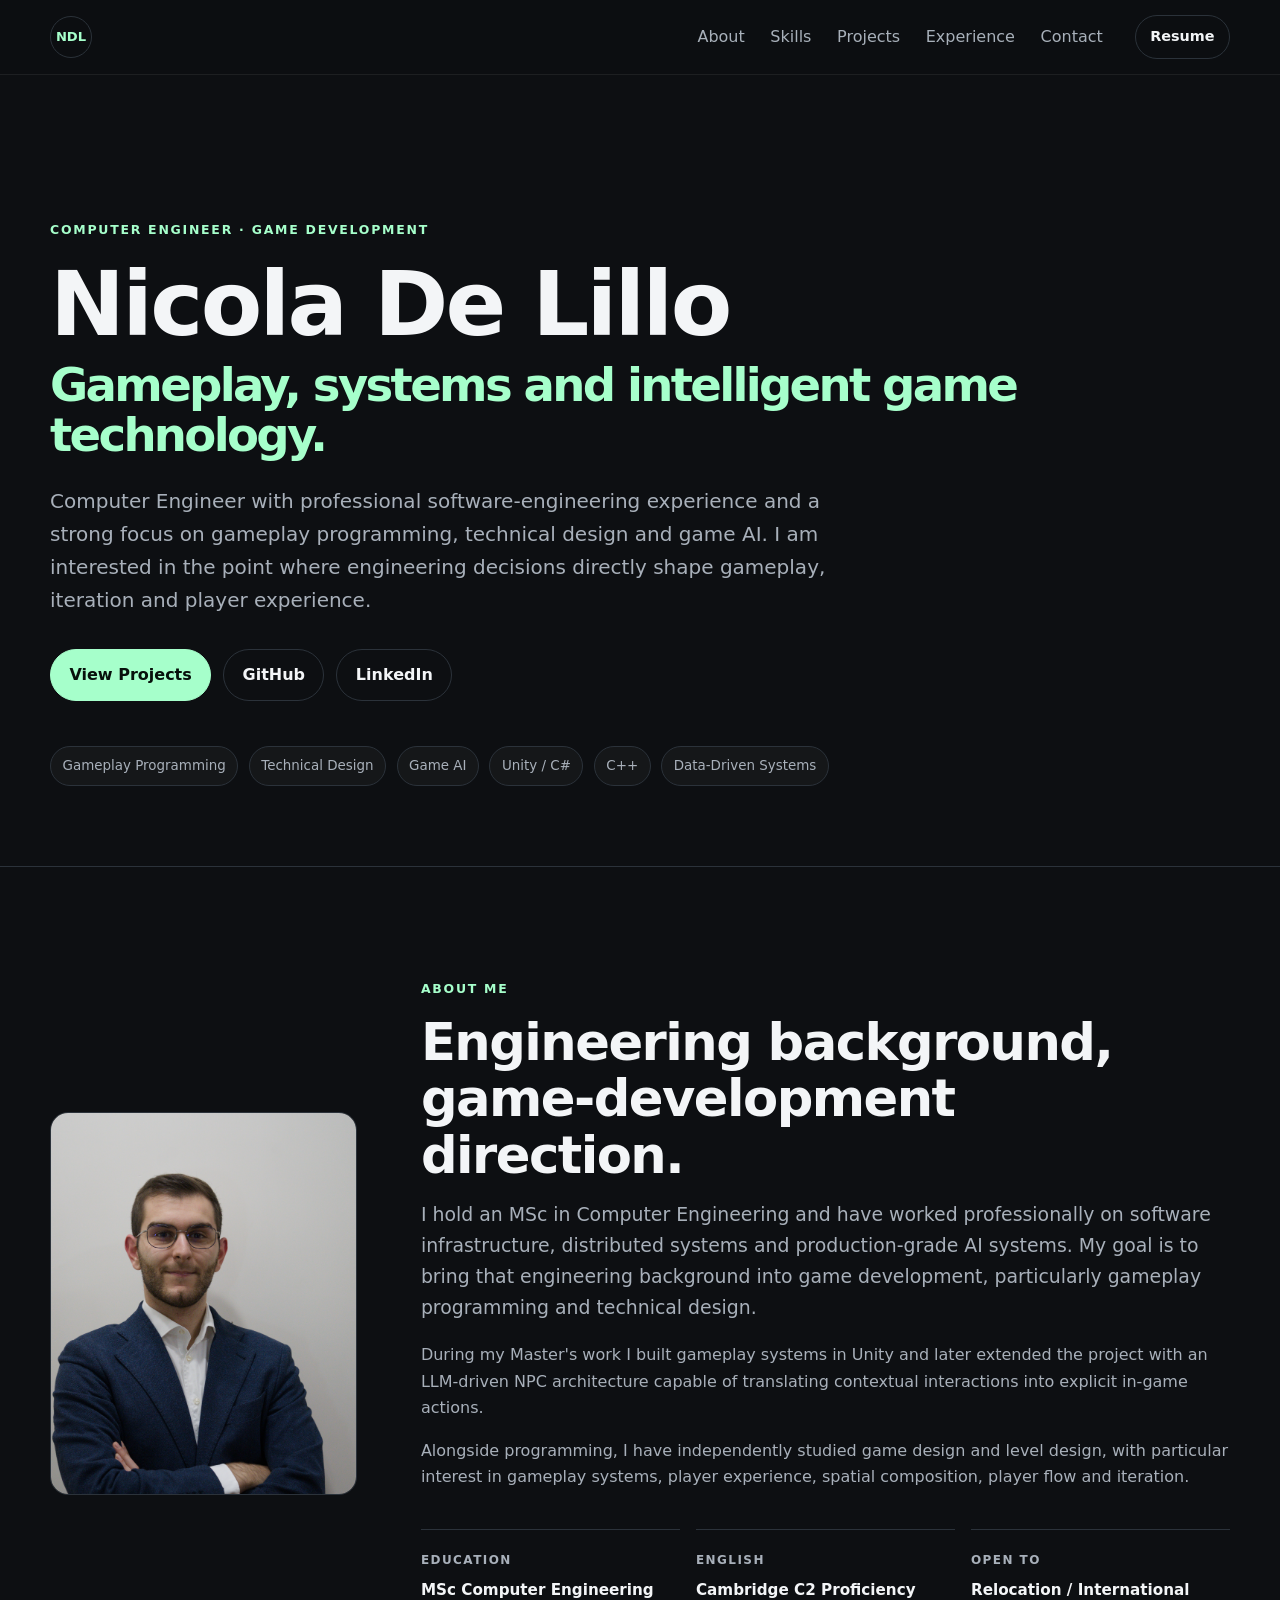
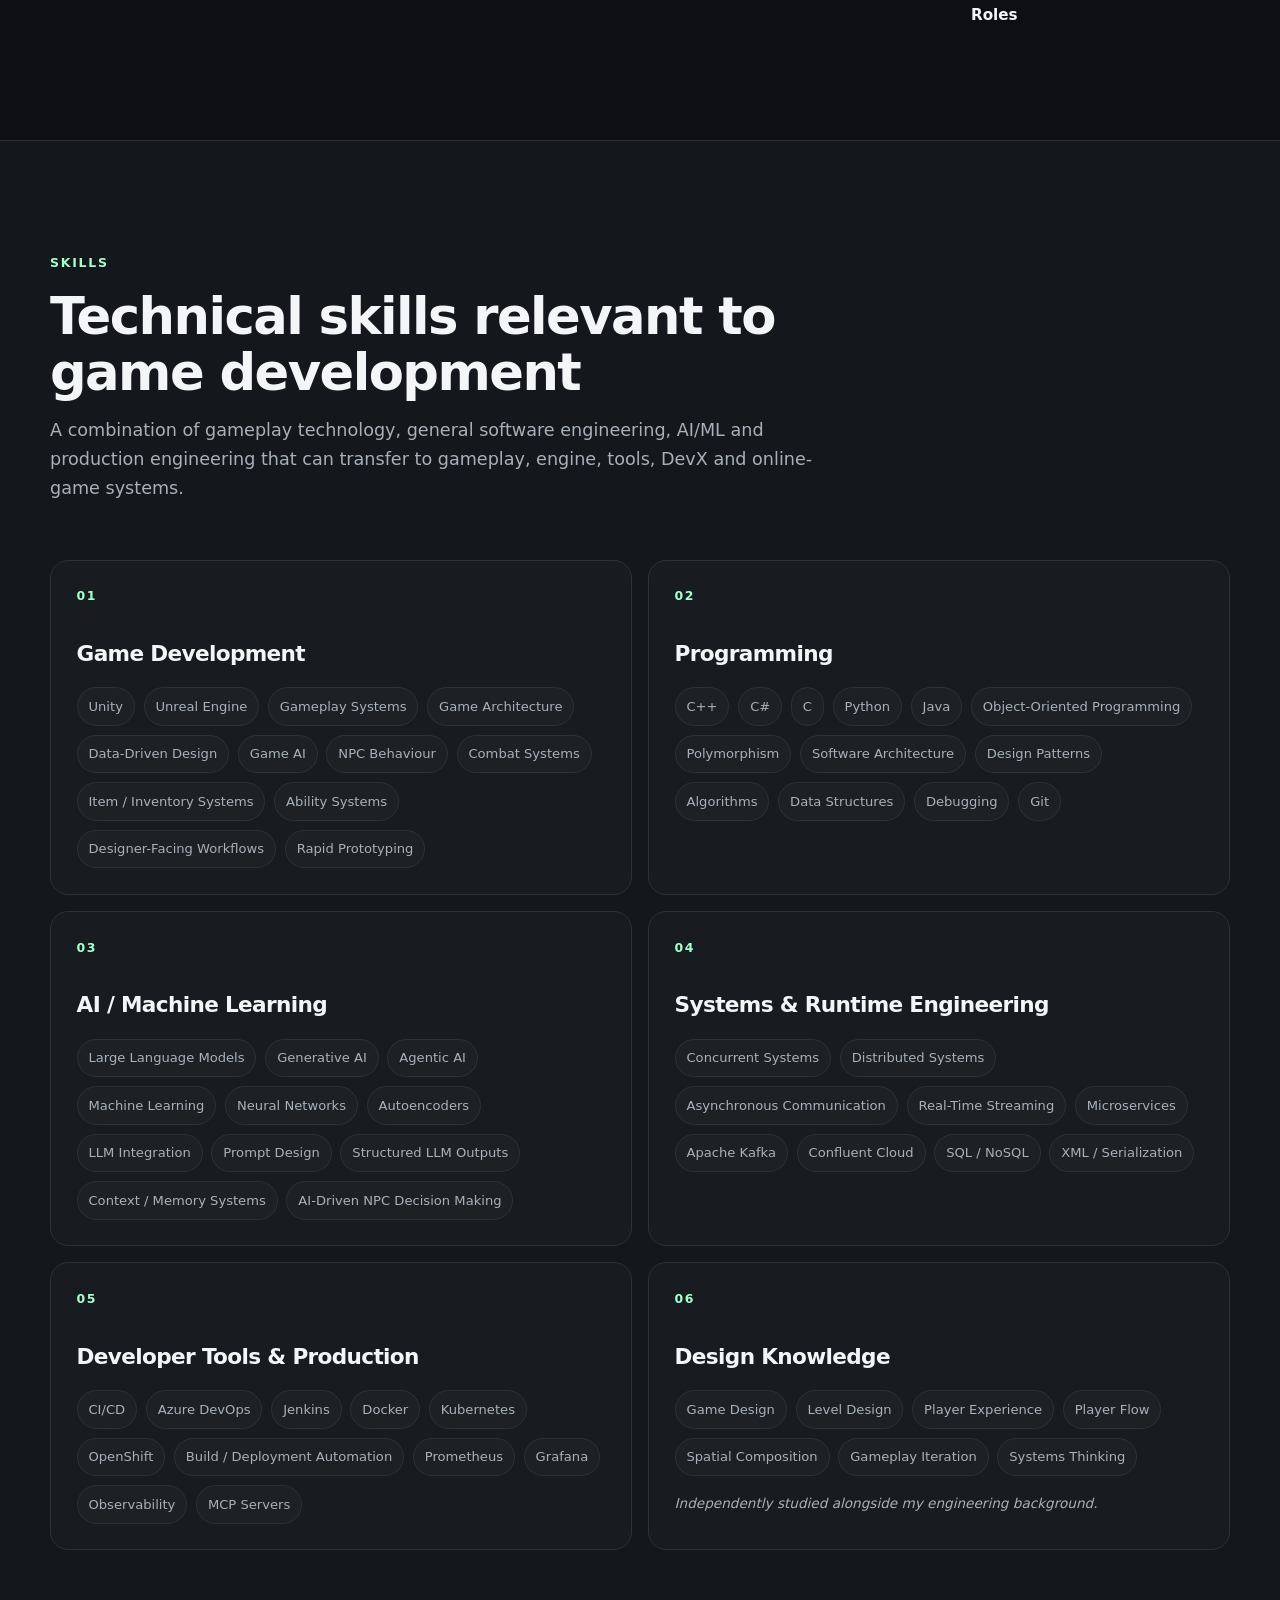
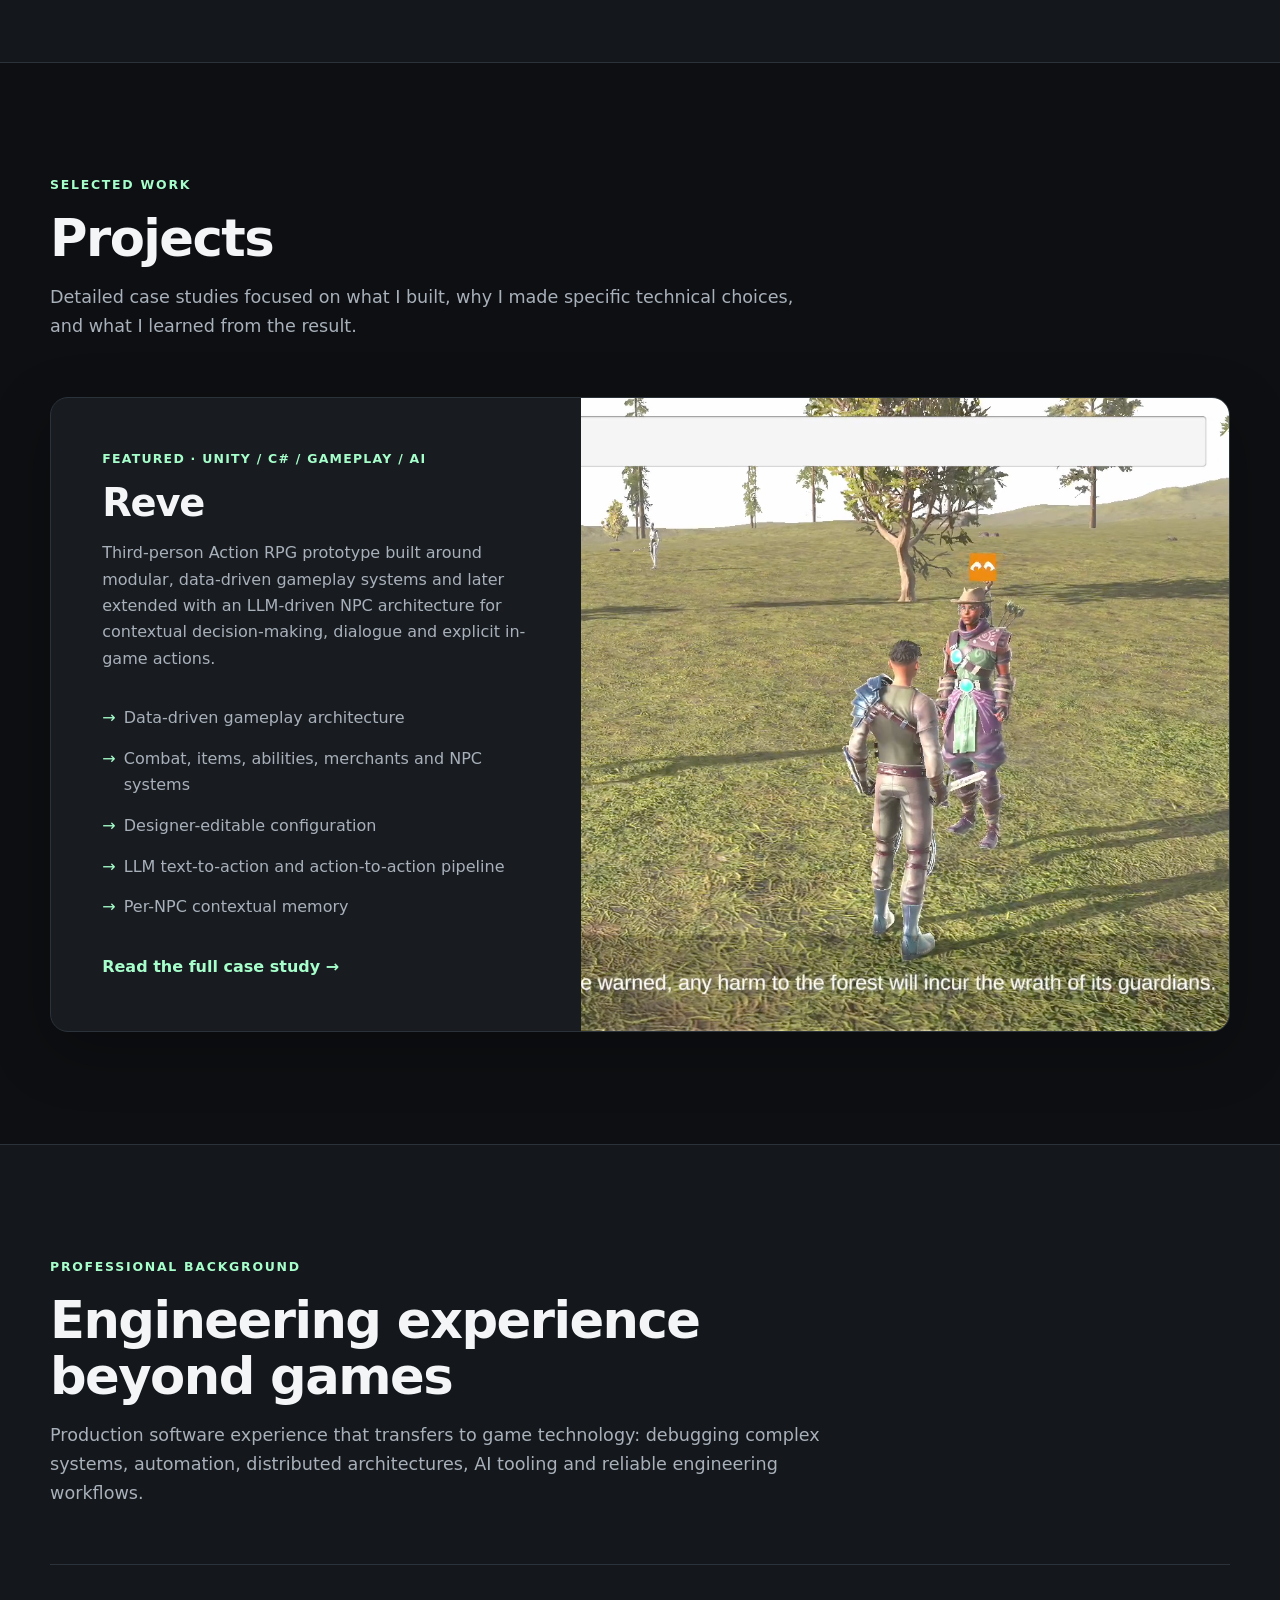
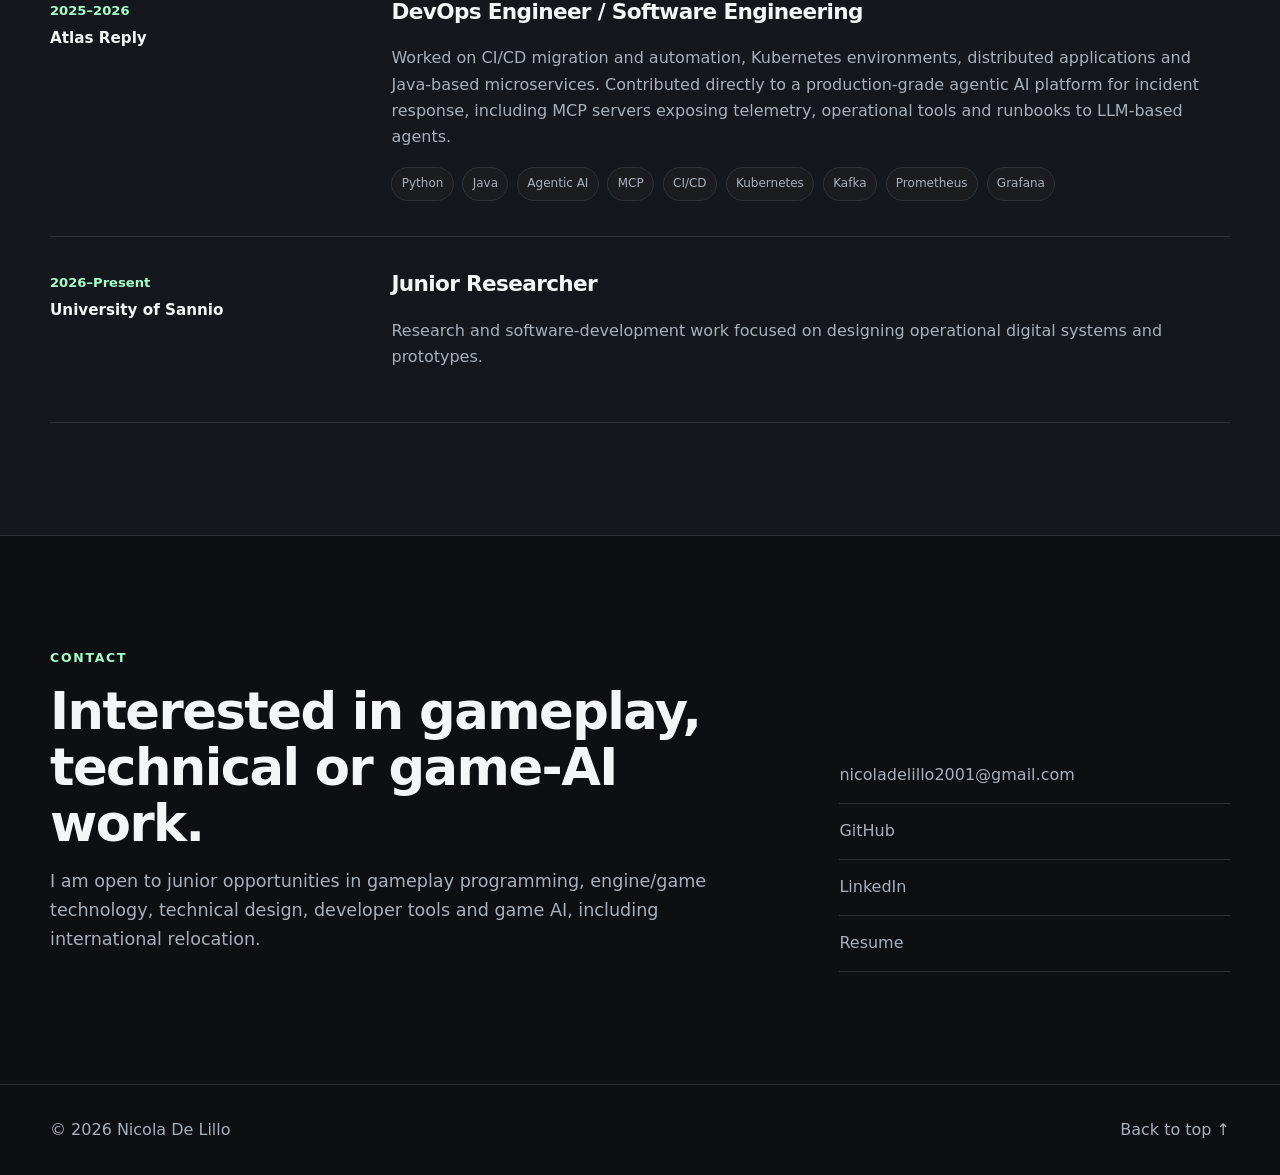
==== index.html @ fcd885eb "Initial Commit" ====
<!DOCTYPE html>
<html lang="en">
<head>
  <meta charset="UTF-8">
  <meta name="viewport" content="width=device-width, initial-scale=1.0">
  <meta name="description" content="Nicola De Lillo — Computer Engineer focused on gameplay programming, technical design, game AI and software systems.">
  <title>Nicola De Lillo | Game Development Portfolio</title>
  <link rel="stylesheet" href="style.css">
</head>
<body>
  <header class="site-header">
    <div class="container nav-wrap">
      <a class="brand" href="#top">NDL</a>
      <nav class="nav">
        <a href="#about">About</a>
        <a href="#skills">Skills</a>
        <a href="#projects">Projects</a>
        <a href="#experience">Experience</a>
        <a href="#contact">Contact</a>
      </nav>
      <a class="button button-small button-outline" href="assets/docs/CV - Nicola De Lillo.pdf" target="_blank">Resume</a>
    </div>
  </header>

  <main id="top">

    <!-- IMAGE TO ADD: assets/images/home-hero.jpg
         Suggested content: strong 16:9 game-development visual, ideally Reve gameplay or Unity game-view. -->
    <section class="home-hero">
      <div class="home-hero-bg"></div>
      <div class="container home-hero-content">
        <p class="eyebrow">Computer Engineer · Game Development</p>
        <h1>
          Nicola De Lillo
          <span class="accent">Gameplay, systems and intelligent game technology.</span>
        </h1>
        <p class="hero-copy">
          Computer Engineer with professional software-engineering experience and a strong
          focus on gameplay programming, technical design and game AI. I am interested in
          the point where engineering decisions directly shape gameplay, iteration and
          player experience.
        </p>
        <div class="hero-actions">
          <a class="button" href="#projects">View Projects</a>
          <a class="button button-outline" href="https://github.com/nik200122" target="_blank" rel="noopener noreferrer">GitHub</a>
          <a class="button button-outline" href="https://www.linkedin.com/in/nicola-de-lillo-nik/" target="_blank" rel="noopener noreferrer">LinkedIn</a>
        </div>
        <ul class="hero-meta">
          <li>Gameplay Programming</li>
          <li>Technical Design</li>
          <li>Game AI</li>
          <li>Unity / C#</li>
          <li>C++</li>
          <li>Data-Driven Systems</li>
        </ul>
      </div>
    </section>

    <section class="section" id="about">
      <div class="container about-home-grid">
        <!-- OPTIONAL IMAGE: assets/images/nicola-profile.jpg -->
        <figure class="profile-image">
          <img src="assets/images/DSC00570.jpg" alt="Nicola De Lillo">
        </figure>
        <div>
          <p class="eyebrow">About Me</p>
          <h2>Engineering background, game-development direction.</h2>
          <p class="lead">
            I hold an MSc in Computer Engineering and have worked professionally on software
            infrastructure, distributed systems and production-grade AI systems. My goal is
            to bring that engineering background into game development, particularly gameplay
            programming and technical design.
          </p>
          <p>
            During my Master's work I built gameplay systems in Unity and later extended the
            project with an LLM-driven NPC architecture capable of translating contextual
            interactions into explicit in-game actions.
          </p>
          <p>
            Alongside programming, I have independently studied game design and level design,
            with particular interest in gameplay systems, player experience, spatial composition,
            player flow and iteration.
          </p>

          <div class="quick-facts">
            <div><span class="label">Education</span><strong>MSc Computer Engineering</strong></div>
            <div><span class="label">English</span><strong>Cambridge C2 Proficiency</strong></div>
            <div><span class="label">Open to</span><strong>Relocation / International Roles</strong></div>
          </div>
        </div>
      </div>
    </section>

    <section class="section section-alt" id="skills">
      <div class="container">
        <div class="section-heading">
          <p class="eyebrow">Skills</p>
          <h2>Technical skills relevant to game development</h2>
          <p class="section-intro">
            A combination of gameplay technology, general software engineering, AI/ML and
            production engineering that can transfer to gameplay, engine, tools, DevX and
            online-game systems.
          </p>
        </div>

        <div class="skill-domain-grid">
          <article class="skill-domain">
            <span class="skill-domain-index">01</span>
            <h3>Game Development</h3>
            <div class="skill-tags">
              <span>Unity</span><span>Unreal Engine</span><span>Gameplay Systems</span>
              <span>Game Architecture</span><span>Data-Driven Design</span><span>Game AI</span>
              <span>NPC Behaviour</span><span>Combat Systems</span><span>Item / Inventory Systems</span>
              <span>Ability Systems</span><span>Designer-Facing Workflows</span><span>Rapid Prototyping</span>
            </div>
          </article>

          <article class="skill-domain">
            <span class="skill-domain-index">02</span>
            <h3>Programming</h3>
            <div class="skill-tags">
              <span>C++</span><span>C#</span><span>C</span><span>Python</span><span>Java</span>
              <span>Object-Oriented Programming</span><span>Polymorphism</span>
              <span>Software Architecture</span><span>Design Patterns</span>
              <span>Algorithms</span><span>Data Structures</span><span>Debugging</span><span>Git</span>
            </div>
          </article>

          <article class="skill-domain">
            <span class="skill-domain-index">03</span>
            <h3>AI / Machine Learning</h3>
            <div class="skill-tags">
              <span>Large Language Models</span><span>Generative AI</span><span>Agentic AI</span>
              <span>Machine Learning</span><span>Neural Networks</span><span>Autoencoders</span>
              <span>LLM Integration</span><span>Prompt Design</span><span>Structured LLM Outputs</span>
              <span>Context / Memory Systems</span><span>AI-Driven NPC Decision Making</span>
            </div>
          </article>

          <article class="skill-domain">
            <span class="skill-domain-index">04</span>
            <h3>Systems & Runtime Engineering</h3>
            <div class="skill-tags">
              <span>Concurrent Systems</span><span>Distributed Systems</span>
              <span>Asynchronous Communication</span><span>Real-Time Streaming</span>
              <span>Microservices</span><span>Apache Kafka</span><span>Confluent Cloud</span>
              <span>SQL / NoSQL</span><span>XML / Serialization</span>
            </div>
          </article>

          <article class="skill-domain">
            <span class="skill-domain-index">05</span>
            <h3>Developer Tools & Production</h3>
            <div class="skill-tags">
              <span>CI/CD</span><span>Azure DevOps</span><span>Jenkins</span><span>Docker</span>
              <span>Kubernetes</span><span>OpenShift</span><span>Build / Deployment Automation</span>
              <span>Prometheus</span><span>Grafana</span><span>Observability</span><span>MCP Servers</span>
            </div>
          </article>

          <article class="skill-domain">
            <span class="skill-domain-index">06</span>
            <h3>Design Knowledge</h3>
            <div class="skill-tags">
              <span>Game Design</span><span>Level Design</span><span>Player Experience</span>
              <span>Player Flow</span><span>Spatial Composition</span><span>Gameplay Iteration</span>
              <span>Systems Thinking</span>
            </div>
            <p class="skill-note">Independently studied alongside my engineering background.</p>
          </article>
        </div>
      </div>
    </section>

    <section class="section" id="projects">
      <div class="container">
        <div class="section-heading">
          <p class="eyebrow">Selected Work</p>
          <h2>Projects</h2>
          <p class="section-intro">
            Detailed case studies focused on what I built, why I made specific technical
            choices, and what I learned from the result.
          </p>
        </div>

        <div class="projects-list">
          <article class="featured-project-card">
            <div class="project-card-copy">
              <p class="project-type">Featured · Unity / C# / Gameplay / AI</p>
              <h3>Reve</h3>
              <p>
                Third-person Action RPG prototype built around modular, data-driven gameplay
                systems and later extended with an LLM-driven NPC architecture for contextual
                decision-making, dialogue and explicit in-game actions.
              </p>
              <ul class="project-points">
                <li>Data-driven gameplay architecture</li>
                <li>Combat, items, abilities, merchants and NPC systems</li>
                <li>Designer-editable configuration</li>
                <li>LLM text-to-action and action-to-action pipeline</li>
                <li>Per-NPC contextual memory</li>
              </ul>
              <a class="text-link" href="projects/reve/index.html">Read the full case study →</a>
            </div>

            <!-- IMAGE TO ADD: assets/images/reve-project-card.jpg
                 Suggested content: best in-game screenshot from Reve. -->
            <a class="project-card-image" href="projects/reve/index.html">
              <img src="assets/images/Overview.jpg" alt="Reve gameplay screenshot">
            </a>
          </article>

          <!-- FUTURE PROJECT TEMPLATE:
          <article class="featured-project-card">
            <div class="project-card-copy">
              <p class="project-type">C++ / Gameplay Programming</p>
              <h3>PROJECT NAME</h3>
              <p>Short explanation.</p>
              <a class="text-link" href="projects/PROJECT-SLUG/index.html">Read the full case study →</a>
            </div>
            <a class="project-card-image" href="projects/PROJECT-SLUG/index.html">
              <img src="assets/images/PROJECT-card.jpg" alt="PROJECT NAME screenshot">
            </a>
          </article>
          -->
        </div>
      </div>
    </section>

    <section class="section section-alt" id="experience">
      <div class="container">
        <div class="section-heading">
          <p class="eyebrow">Professional Background</p>
          <h2>Engineering experience beyond games</h2>
          <p class="section-intro">
            Production software experience that transfers to game technology: debugging complex
            systems, automation, distributed architectures, AI tooling and reliable engineering workflows.
          </p>
        </div>

        <div class="experience-list">
          <article class="experience-item">
            <div class="experience-meta"><span>2025–2026</span><strong>Atlas Reply</strong></div>
            <div>
              <h3>DevOps Engineer / Software Engineering</h3>
              <p>
                Worked on CI/CD migration and automation, Kubernetes environments,
                distributed applications and Java-based microservices. Contributed directly
                to a production-grade agentic AI platform for incident response, including
                MCP servers exposing telemetry, operational tools and runbooks to LLM-based agents.
              </p>
              <div class="skill-tags compact">
                <span>Python</span><span>Java</span><span>Agentic AI</span><span>MCP</span>
                <span>CI/CD</span><span>Kubernetes</span><span>Kafka</span>
                <span>Prometheus</span><span>Grafana</span>
              </div>
            </div>
          </article>

          <article class="experience-item">
            <div class="experience-meta"><span>2026–Present</span><strong>University of Sannio</strong></div>
            <div>
              <h3>Junior Researcher</h3>
              <p>
                Research and software-development work focused on designing operational
                digital systems and prototypes.
              </p>
            </div>
          </article>
        </div>
      </div>
    </section>

    <section class="section contact-section" id="contact">
      <div class="container contact-grid">
        <div>
          <p class="eyebrow">Contact</p>
          <h2>Interested in gameplay, technical or game-AI work.</h2>
          <p class="section-intro">
            I am open to junior opportunities in gameplay programming, engine/game technology,
            technical design, developer tools and game AI, including international relocation.
          </p>
        </div>
        <div class="contact-links">
          <a href="mailto:nicoladelillo2001@gmail.com">nicoladelillo2001@gmail.com</a>
          <a href="https://github.com/nik200122" target="_blank" rel="noopener noreferrer">GitHub</a>
          <a href="https://www.linkedin.com/in/nicola-de-lillo-nik/" target="_blank" rel="noopener noreferrer">LinkedIn</a>
          <a href="assets/docs/Nicola_De_Lillo_Resume.pdf" target="_blank">Resume</a>
        </div>
      </div>
    </section>

  </main>

  <footer class="site-footer">
    <div class="container footer-content">
      <p>© 2026 Nicola De Lillo</p>
      <a href="#top">Back to top ↑</a>
    </div>
  </footer>
</body>
</html>
---- style.css ----
/* =========================================================
   NICOLA DE LILLO — GAME DEVELOPMENT PORTFOLIO
   Single-page static portfolio
   ========================================================= */

:root {
  --bg: #0d0f12;
  --bg-alt: #14171b;
  --panel: #181c21;
  --panel-soft: #1f242a;
  --text: #f3f5f7;
  --text-muted: #a8b0ba;
  --line: #2b323a;
  --accent: #a6ffcb;
  --accent-soft: rgba(166, 255, 203, 0.10);
  --warning: #f1c66a;
  --max-width: 1180px;
  --radius: 18px;
  --shadow: 0 18px 60px rgba(0, 0, 0, 0.26);
}

* {
  box-sizing: border-box;
}

html {
  scroll-behavior: smooth;
}

body {
  margin: 0;
  font-family:
    Inter,
    ui-sans-serif,
    system-ui,
    -apple-system,
    BlinkMacSystemFont,
    "Segoe UI",
    sans-serif;
  background: var(--bg);
  color: var(--text);
  line-height: 1.65;
  -webkit-font-smoothing: antialiased;
}

img,
video {
  display: block;
  width: 100%;
}

a {
  color: inherit;
}

p {
  margin-top: 0;
  color: var(--text-muted);
}

h1,
h2,
h3 {
  margin-top: 0;
  line-height: 1.1;
  letter-spacing: -0.03em;
}

h1 {
  font-size: clamp(3rem, 7vw, 6.8rem);
  max-width: 1100px;
  margin-bottom: 1.5rem;
}

h2 {
  font-size: clamp(2.3rem, 4vw, 4.5rem);
  margin-bottom: 1rem;
}

h3 {
  font-size: 1.35rem;
}

.container {
  width: min(calc(100% - 40px), var(--max-width));
  margin-inline: auto;
}

.accent {
  color: var(--accent);
}

.eyebrow {
  margin-bottom: 0.9rem;
  color: var(--accent);
  text-transform: uppercase;
  letter-spacing: 0.14em;
  font-size: 0.78rem;
  font-weight: 700;
}

.label {
  display: inline-block;
  margin-bottom: 0.45rem;
  color: var(--text-muted);
  font-size: 0.75rem;
  font-weight: 700;
  letter-spacing: 0.12em;
  text-transform: uppercase;
}

.note {
  font-size: 0.88rem;
  font-style: italic;
}

.top-gap {
  margin-top: 3rem;
}


/* =========================================================
   HEADER
   ========================================================= */

.site-header {
  position: sticky;
  top: 0;
  z-index: 100;
  border-bottom: 1px solid rgba(255, 255, 255, 0.07);
  background: rgba(13, 15, 18, 0.82);
  backdrop-filter: blur(18px);
}

.nav-wrap {
  min-height: 74px;
  display: flex;
  align-items: center;
  gap: 2rem;
}

.brand {
  display: grid;
  place-items: center;
  width: 42px;
  height: 42px;
  border: 1px solid var(--line);
  border-radius: 50%;
  color: var(--accent);
  text-decoration: none;
  font-weight: 800;
  font-size: 0.82rem;
}

.nav {
  display: flex;
  gap: 1.6rem;
  margin-left: auto;
}

.nav a,
.footer-content a,
.about-links a {
  color: var(--text-muted);
  text-decoration: none;
  transition: color 160ms ease;
}

.nav a:hover,
.footer-content a:hover,
.about-links a:hover {
  color: var(--text);
}


/* =========================================================
   BUTTONS
   ========================================================= */

.button {
  display: inline-flex;
  justify-content: center;
  align-items: center;
  min-height: 48px;
  padding: 0.75rem 1.15rem;
  border: 1px solid var(--accent);
  border-radius: 999px;
  background: var(--accent);
  color: #07100b;
  text-decoration: none;
  font-weight: 750;
  transition:
    transform 160ms ease,
    background 160ms ease,
    color 160ms ease;
}

.button:hover {
  transform: translateY(-2px);
}

.button-outline {
  background: transparent;
  color: var(--text);
  border-color: var(--line);
}

.button-outline:hover {
  border-color: var(--accent);
  color: var(--accent);
}

.button-small {
  min-height: 40px;
  padding: 0.55rem 0.9rem;
  font-size: 0.9rem;
}


/* =========================================================
   HERO
   ========================================================= */

.hero {
  position: relative;
  min-height: 88vh;
  display: flex;
  align-items: end;
  overflow: hidden;
  border-bottom: 1px solid var(--line);
}

.hero-bg {
  position: absolute;
  inset: 0;

  /* IMAGE PATH:
     assets/images/reve-hero.jpg
     Replace with a strong 16:9 gameplay screenshot. */
  background:
    linear-gradient(180deg, rgba(13, 15, 18, 0.20) 0%, rgba(13, 15, 18, 0.85) 74%, var(--bg) 100%),
    linear-gradient(90deg, rgba(13, 15, 18, 0.90) 0%, rgba(13, 15, 18, 0.35) 58%, rgba(13, 15, 18, 0.55) 100%),
    url("assets/images/reve-hero.jpg") center / cover no-repeat;
  transform: scale(1.01);
}

.hero-content {
  position: relative;
  z-index: 1;
  padding-top: 8rem;
  padding-bottom: 5rem;
}

.hero-copy {
  max-width: 780px;
  font-size: clamp(1rem, 1.7vw, 1.25rem);
}

.hero-actions {
  display: flex;
  flex-wrap: wrap;
  gap: 0.75rem;
  margin-top: 2rem;
}

.hero-meta {
  display: flex;
  flex-wrap: wrap;
  gap: 0.65rem;
  padding: 0;
  margin: 2.8rem 0 0;
  list-style: none;
}

.hero-meta li {
  padding: 0.5rem 0.72rem;
  border: 1px solid var(--line);
  border-radius: 999px;
  background: rgba(255,255,255,0.03);
  color: var(--text-muted);
  font-size: 0.84rem;
}


/* =========================================================
   GENERIC SECTIONS
   ========================================================= */

.section {
  padding: 7rem 0;
}

.section-alt {
  background: var(--bg-alt);
  border-block: 1px solid var(--line);
}

.section-heading {
  max-width: 850px;
  margin-bottom: 3.5rem;
}

.section-intro {
  max-width: 780px;
  font-size: 1.1rem;
}


/* =========================================================
   PROJECT SUMMARY
   ========================================================= */

.project-summary-grid {
  display: grid;
  grid-template-columns: repeat(3, 1fr);
  gap: 1rem;
  margin-bottom: 3rem;
}

.project-summary-card,
.system-card,
.metric-card,
.lesson-card,
.resource-card {
  border: 1px solid var(--line);
  border-radius: var(--radius);
  background: var(--panel);
}

.project-summary-card {
  padding: 1.5rem;
}

.project-summary-card strong {
  display: block;
  margin-bottom: 0.8rem;
  font-size: 1.1rem;
}

.project-summary-card p {
  margin-bottom: 0;
}


/* =========================================================
   MEDIA
   ========================================================= */

.media-frame {
  overflow: hidden;
  margin: 0;
  border: 1px solid var(--line);
  border-radius: var(--radius);
  background:
    linear-gradient(135deg, rgba(166,255,203,0.06), transparent 45%),
    #0a0c0e;
  box-shadow: var(--shadow);
}

.media-frame img,
.media-frame video {
  min-height: 260px;
  object-fit: cover;
  background: #090b0d;
}

.media-frame figcaption {
  display: flex;
  flex-direction: column;
  gap: 0.25rem;
  padding: 0.9rem 1rem;
  border-top: 1px solid var(--line);
  color: var(--text-muted);
  font-size: 0.85rem;
}

.media-frame figcaption strong {
  color: var(--text);
}

.media-wide {
  margin-bottom: 3rem;
}

.media-wide video {
  aspect-ratio: 16 / 9;
}

.media-diagram img {
  object-fit: contain;
  padding: 1rem;
}


/* =========================================================
   GAMEPLAY SYSTEMS
   ========================================================= */

.systems-grid {
  display: grid;
  grid-template-columns: repeat(3, 1fr);
  gap: 1rem;
}

.system-card {
  position: relative;
  min-height: 240px;
  padding: 1.5rem;
}

.system-card p {
  margin-bottom: 0;
}

.system-number {
  display: block;
  margin-bottom: 3rem;
  color: var(--accent);
  font-size: 0.8rem;
  font-weight: 800;
  letter-spacing: 0.12em;
}


/* =========================================================
   SPLIT LAYOUT
   ========================================================= */

.split-layout {
  display: grid;
  grid-template-columns: 0.9fr 1.1fr;
  gap: 3rem;
  align-items: center;
  margin-top: 4rem;
}

.split-layout-reverse {
  grid-template-columns: 1.1fr 0.9fr;
}

.feature-list {
  padding: 0;
  margin: 2rem 0 0;
  list-style: none;
}

.feature-list li {
  position: relative;
  padding: 0.65rem 0 0.65rem 1.4rem;
  border-bottom: 1px solid var(--line);
  color: var(--text-muted);
}

.feature-list li::before {
  content: "→";
  position: absolute;
  left: 0;
  color: var(--accent);
}


/* =========================================================
   CODE
   ========================================================= */

.code-window {
  overflow-x: auto;
  margin-top: 1.5rem;
  border: 1px solid var(--line);
  border-radius: 14px;
  background: #090b0d;
}

.code-window pre {
  margin: 0;
  padding: 1.3rem;
}

.code-window code {
  color: #d8e8de;
  font-family:
    "SFMono-Regular",
    Consolas,
    "Liberation Mono",
    monospace;
  font-size: 0.9rem;
}


/* =========================================================
   NPC AI
   ========================================================= */

.architecture-highlight {
  display: grid;
  grid-template-columns: 1.3fr 0.7fr;
  gap: 2rem;
  align-items: start;
}

.pipeline {
  display: grid;
  gap: 0.75rem;
}

.pipeline-step {
  display: grid;
  grid-template-columns: 42px 1fr;
  gap: 1rem;
  padding: 1rem;
  border: 1px solid var(--line);
  border-radius: 14px;
  background: var(--panel);
}

.pipeline-step > span {
  display: grid;
  place-items: center;
  width: 42px;
  height: 42px;
  border-radius: 50%;
  background: var(--accent-soft);
  color: var(--accent);
  font-weight: 800;
  font-size: 0.78rem;
}

.pipeline-step h3 {
  margin-bottom: 0.3rem;
  font-size: 1rem;
}

.pipeline-step p {
  margin-bottom: 0;
  font-size: 0.9rem;
}

.subsection-heading {
  max-width: 700px;
  margin: 5rem 0 2rem;
}

.video-grid {
  display: grid;
  grid-template-columns: repeat(3, 1fr);
  gap: 1rem;
}

.media-card video {
  aspect-ratio: 16 / 10;
}

.technical-split {
  margin-top: 5rem;
}

.decision-list {
  display: grid;
  gap: 1rem;
}

.decision {
  padding-bottom: 1rem;
  border-bottom: 1px solid var(--line);
}

.decision strong {
  color: var(--text);
}

.decision p {
  margin: 0.35rem 0 0;
}


/* =========================================================
   DESIGNER WORKFLOW
   ========================================================= */

.designer-flow {
  display: grid;
  grid-template-columns: 1fr auto 1fr auto 1fr;
  gap: 1rem;
  align-items: stretch;
}

.designer-flow-card {
  padding: 1.5rem;
  border: 1px solid var(--line);
  border-radius: var(--radius);
  background: var(--panel);
}

.designer-flow-card > span {
  display: grid;
  place-items: center;
  width: 34px;
  height: 34px;
  margin-bottom: 2rem;
  border-radius: 50%;
  background: var(--accent-soft);
  color: var(--accent);
  font-weight: 800;
  font-size: 0.8rem;
}

.designer-flow-card p {
  margin-bottom: 0;
}

.designer-flow-arrow {
  align-self: center;
  color: var(--accent);
  font-size: 1.7rem;
}


/* =========================================================
   VALIDATION
   ========================================================= */

.metrics-grid {
  display: grid;
  grid-template-columns: repeat(4, 1fr);
  gap: 1rem;
}

.metric-card {
  padding: 1.5rem;
}

.metric-value {
  display: block;
  margin-bottom: 2.3rem;
  color: var(--accent);
  font-size: clamp(2rem, 4vw, 3.4rem);
  font-weight: 850;
  letter-spacing: -0.06em;
}

.metric-card-warning .metric-value {
  color: var(--warning);
}

.metric-card p {
  margin-bottom: 0;
}


/* =========================================================
   LESSONS
   ========================================================= */

.lessons-grid {
  display: grid;
  grid-template-columns: repeat(2, 1fr);
  gap: 1rem;
}

.lesson-card {
  padding: 1.7rem;
}

.lesson-card p {
  margin-bottom: 0;
}


/* =========================================================
   RESOURCES
   ========================================================= */

.resource-grid {
  display: grid;
  grid-template-columns: repeat(3, 1fr);
  gap: 1rem;
}

.resource-card {
  min-height: 210px;
  padding: 1.6rem;
  text-decoration: none;
  transition:
    transform 160ms ease,
    border-color 160ms ease,
    background 160ms ease;
}

.resource-card:hover {
  transform: translateY(-4px);
  border-color: var(--accent);
  background: var(--panel-soft);
}

.resource-card p {
  margin-bottom: 0;
}


/* =========================================================
   ABOUT
   ========================================================= */

.about-grid {
  display: grid;
  grid-template-columns: 0.55fr 1.45fr;
  gap: 4rem;
  align-items: center;
}

.profile-image {
  overflow: hidden;
  margin: 0;
  border: 1px solid var(--line);
  border-radius: var(--radius);
  background: var(--panel);
}

.profile-image img {
  aspect-ratio: 4 / 5;
  object-fit: cover;
}

.about-links {
  display: flex;
  flex-wrap: wrap;
  gap: 1.2rem;
  margin-top: 2rem;
}

.about-links a {
  border-bottom: 1px solid var(--line);
  padding-bottom: 0.2rem;
}


/* =========================================================
   FOOTER
   ========================================================= */

.site-footer {
  padding: 2rem 0;
  border-top: 1px solid var(--line);
  background: var(--bg);
}

.footer-content {
  display: flex;
  justify-content: space-between;
  gap: 2rem;
}

.footer-content p {
  margin: 0;
}


/* =========================================================
   RESPONSIVE
   ========================================================= */

@media (max-width: 980px) {
  .nav {
    display: none;
  }

  .project-summary-grid,
  .systems-grid,
  .video-grid,
  .resource-grid {
    grid-template-columns: repeat(2, 1fr);
  }

  .architecture-highlight,
  .split-layout,
  .split-layout-reverse,
  .technical-split,
  .about-grid {
    grid-template-columns: 1fr;
  }

  .metrics-grid {
    grid-template-columns: repeat(2, 1fr);
  }

  .designer-flow {
    grid-template-columns: 1fr;
  }

  .designer-flow-arrow {
    transform: rotate(90deg);
    justify-self: center;
  }

  .profile-image {
    max-width: 420px;
  }
}

@media (max-width: 640px) {
  .container {
    width: min(calc(100% - 28px), var(--max-width));
  }

  .site-header .button-small {
    display: none;
  }

  .hero {
    min-height: 82vh;
  }

  .hero-content {
    padding-top: 6rem;
    padding-bottom: 3.5rem;
  }

  h1 {
    font-size: clamp(2.7rem, 14vw, 4.3rem);
  }

  .section {
    padding: 5rem 0;
  }

  .project-summary-grid,
  .systems-grid,
  .video-grid,
  .metrics-grid,
  .lessons-grid,
  .resource-grid {
    grid-template-columns: 1fr;
  }

  .split-layout {
    gap: 2rem;
  }

  .media-frame img,
  .media-frame video {
    min-height: 200px;
  }

  .footer-content {
    flex-direction: column;
  }
}


/* ===== General homepage ===== */
.home-hero{position:relative;min-height:88vh;display:flex;align-items:end;overflow:hidden;border-bottom:1px solid var(--line)}
.home-hero-bg{position:absolute;inset:0;background:linear-gradient(180deg,rgba(13,15,18,.18) 0%,rgba(13,15,18,.88) 78%,var(--bg) 100%),linear-gradient(90deg,rgba(13,15,18,.94) 0%,rgba(13,15,18,.40) 62%,rgba(13,15,18,.62) 100%),url("assets/images/home-hero.jpg") center/cover no-repeat}
.home-hero-content{position:relative;z-index:1;padding-top:8rem;padding-bottom:5rem}
.home-hero h1{display:flex;flex-direction:column;gap:.4rem}
.home-hero h1 .accent{max-width:1050px;font-size:.52em;line-height:1.08}
.about-home-grid{display:grid;grid-template-columns:.55fr 1.45fr;gap:4rem;align-items:center}
.lead{font-size:1.18rem}
.quick-facts{display:grid;grid-template-columns:repeat(3,1fr);gap:1rem;margin-top:2.4rem}
.quick-facts>div{padding-top:1rem;border-top:1px solid var(--line)}
.quick-facts strong{display:block;font-size:.95rem}

/* ===== Skills ===== */
.skill-domain-grid{display:grid;grid-template-columns:repeat(2,1fr);gap:1rem}
.skill-domain{position:relative;padding:1.6rem;border:1px solid var(--line);border-radius:var(--radius);background:var(--panel)}
.skill-domain-index{display:block;margin-bottom:2.2rem;color:var(--accent);font-size:.78rem;font-weight:800;letter-spacing:.12em}
.skill-tags{display:flex;flex-wrap:wrap;gap:.55rem}
.skill-tags span{padding:.47rem .68rem;border:1px solid var(--line);border-radius:999px;background:rgba(255,255,255,.025);color:var(--text-muted);font-size:.82rem}
.skill-tags.compact span{padding:.38rem .58rem;font-size:.75rem}
.skill-note{margin:1rem 0 0;font-size:.85rem;font-style:italic}

/* ===== Project index ===== */
.projects-list{display:grid;gap:2rem}
.featured-project-card{display:grid;grid-template-columns:.9fr 1.1fr;overflow:hidden;border:1px solid var(--line);border-radius:var(--radius);background:var(--panel);box-shadow:var(--shadow)}
.project-card-copy{padding:clamp(1.8rem,4vw,3.2rem)}
.project-card-copy h3{font-size:clamp(2rem,3vw,3.4rem);margin-bottom:1rem}
.project-type{color:var(--accent);font-size:.78rem;font-weight:800;letter-spacing:.10em;text-transform:uppercase}
.project-points{padding:0;margin:1.6rem 0;list-style:none}
.project-points li{position:relative;padding:.45rem 0 .45rem 1.35rem;color:var(--text-muted)}
.project-points li::before{content:"→";position:absolute;left:0;color:var(--accent)}
.text-link{display:inline-block;color:var(--accent);text-decoration:none;font-weight:750}
.text-link:hover{text-decoration:underline}
.project-card-image{min-height:430px;background:#090b0d}
.project-card-image img{width:100%;height:100%;min-height:430px;object-fit:cover}

/* ===== Experience ===== */
.experience-list{display:grid;gap:0}
.experience-item{display:grid;grid-template-columns:.35fr 1fr;gap:3rem;padding:2.2rem 0;border-top:1px solid var(--line)}
.experience-item:last-child{border-bottom:1px solid var(--line)}
.experience-meta{display:flex;flex-direction:column;gap:.25rem}
.experience-meta span{color:var(--accent);font-size:.82rem;font-weight:700}
.experience-meta strong{font-size:.95rem}

/* ===== Contact ===== */
.contact-grid{display:grid;grid-template-columns:1.3fr .7fr;gap:4rem;align-items:end}
.contact-links{display:grid}
.contact-links a{padding:.9rem 0;border-bottom:1px solid var(--line);color:var(--text-muted);text-decoration:none}
.contact-links a:hover{color:var(--accent)}

@media(max-width:980px){
  .about-home-grid,.featured-project-card,.contact-grid{grid-template-columns:1fr}
  .skill-domain-grid{grid-template-columns:1fr}
  .quick-facts{grid-template-columns:1fr}
  .project-card-image,.project-card-image img{min-height:320px}
}
@media(max-width:640px){
  .home-hero{min-height:82vh}
  .home-hero-content{padding-top:6rem;padding-bottom:3.5rem}
  .experience-item{grid-template-columns:1fr;gap:1rem}
}
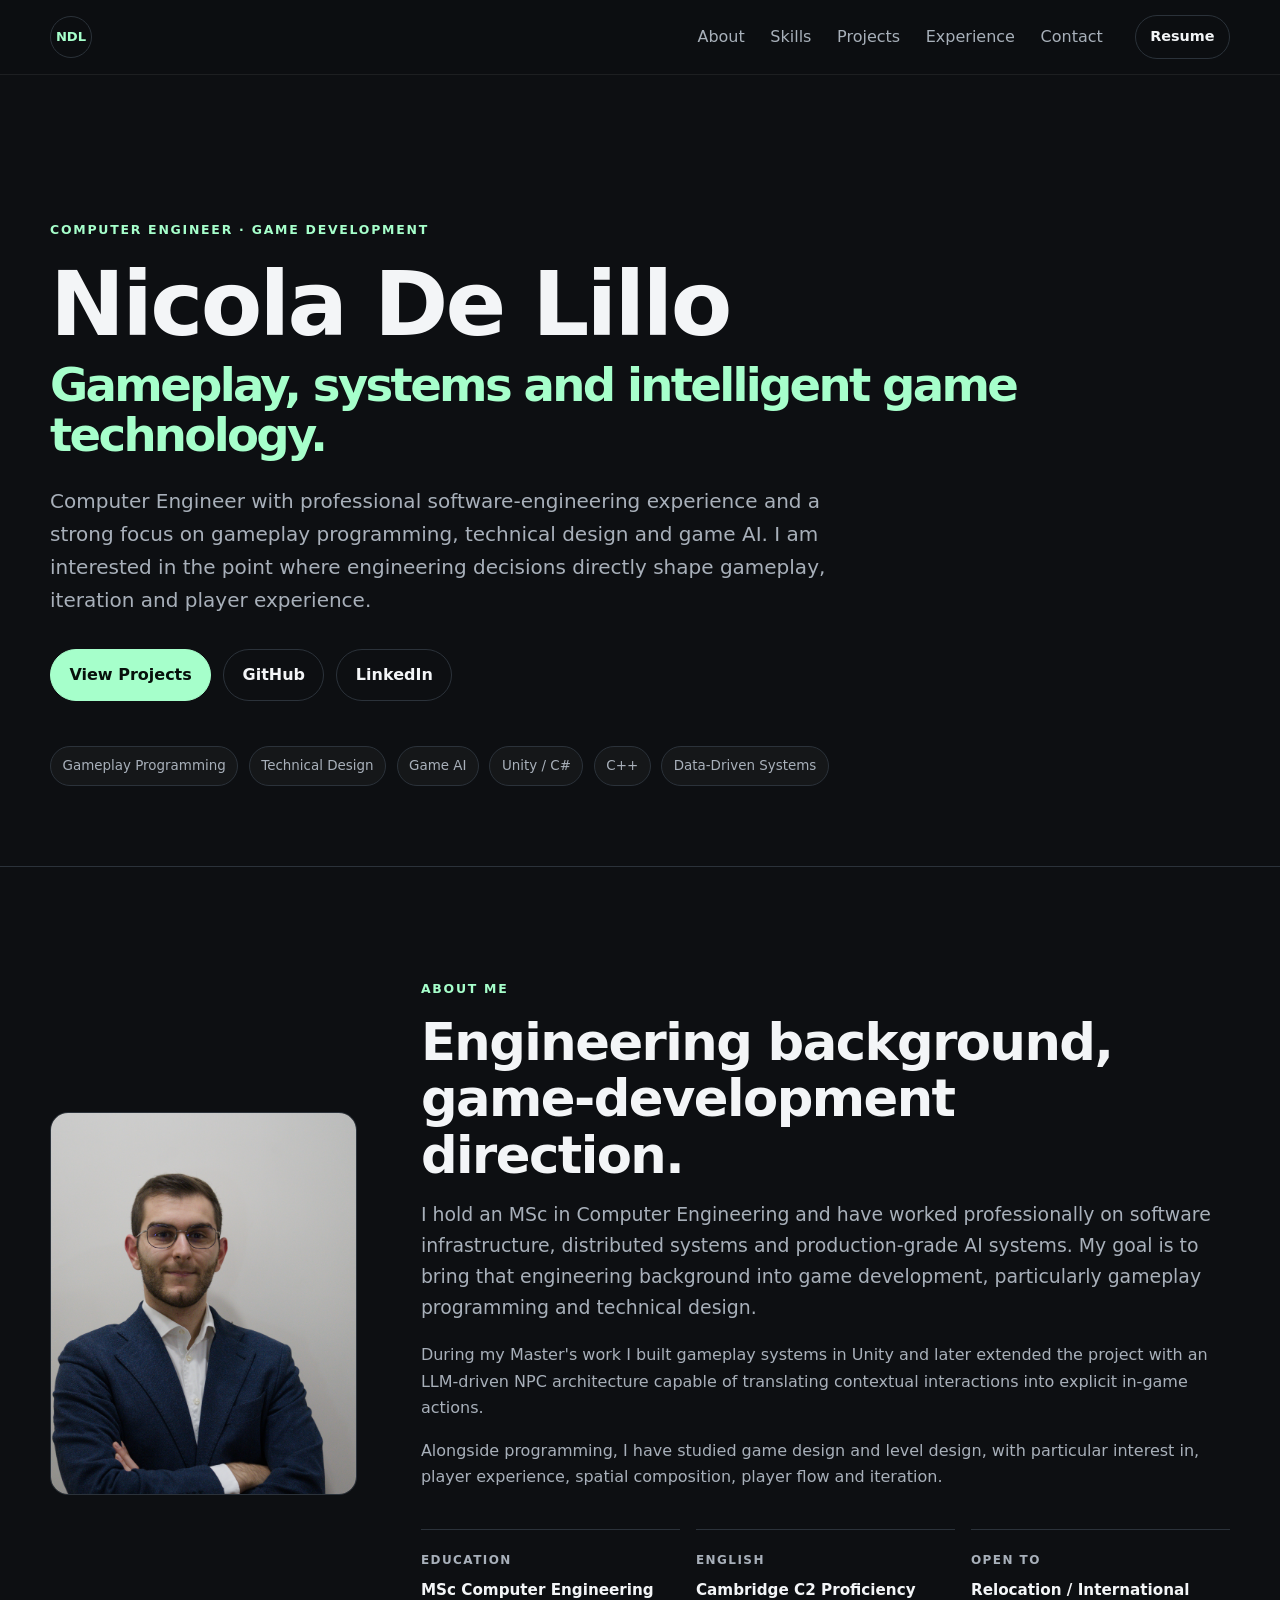
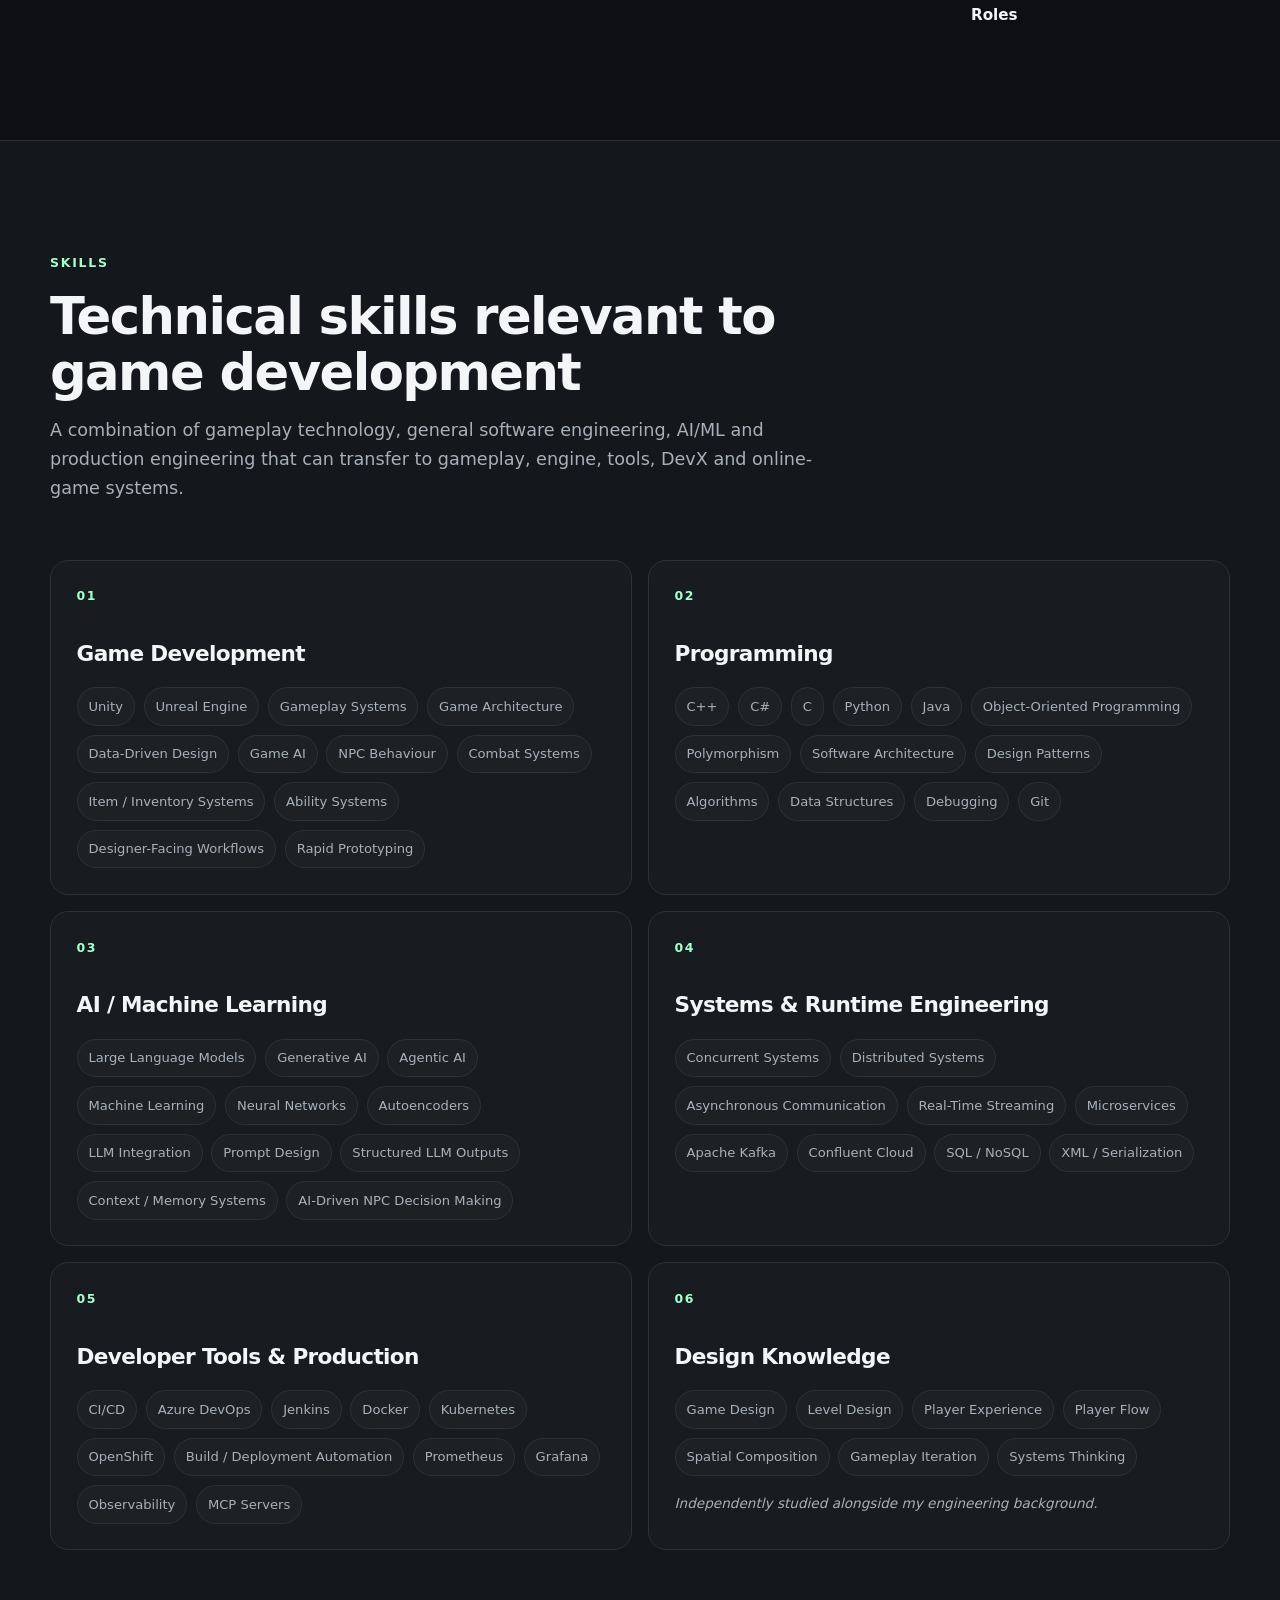
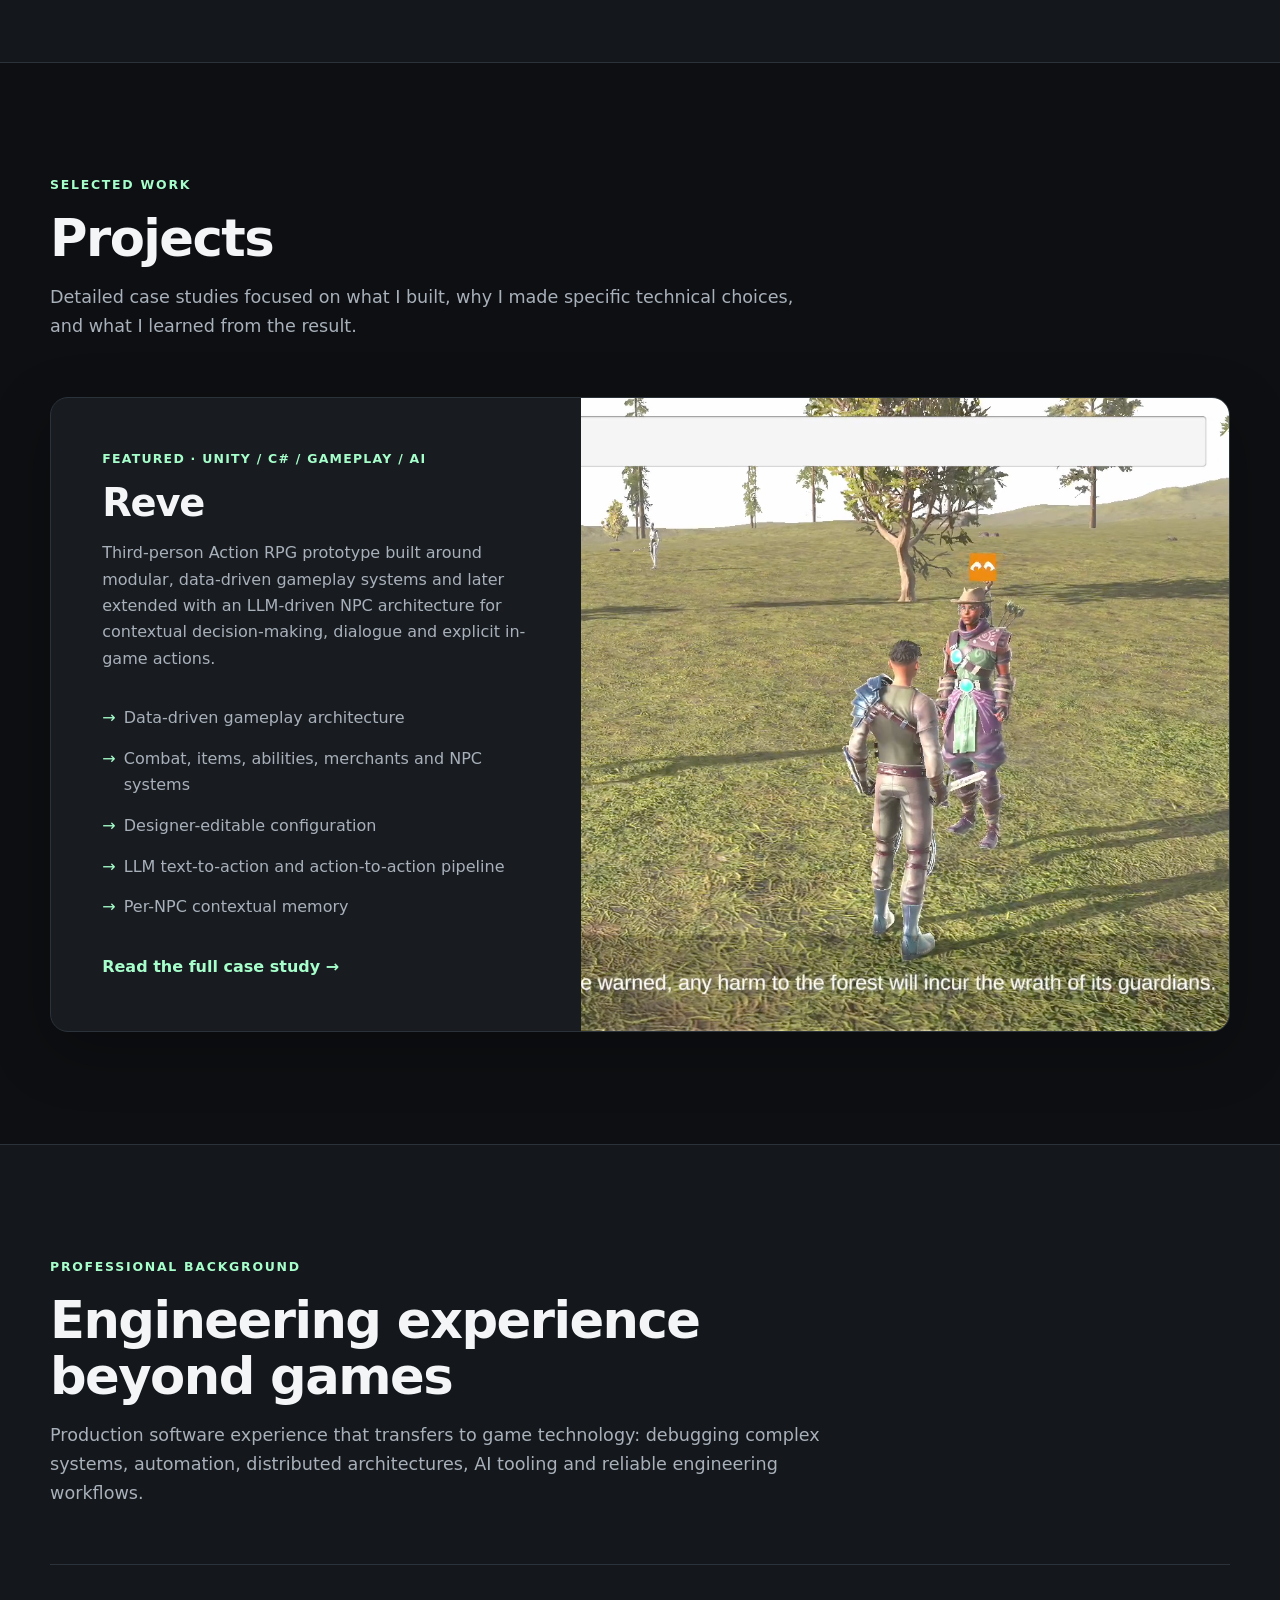
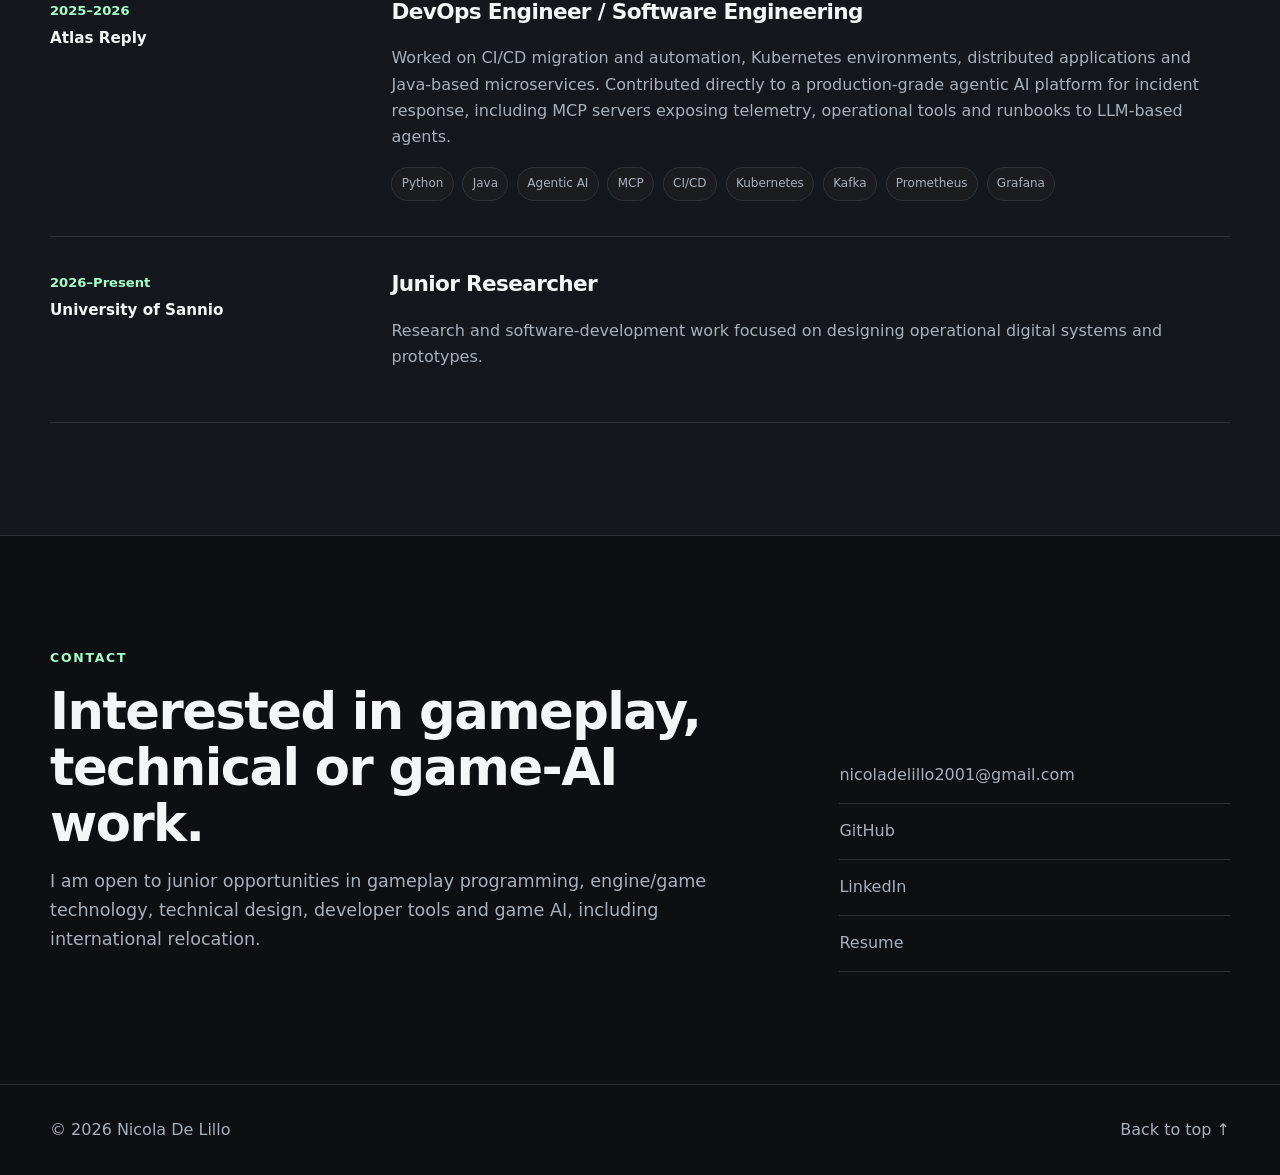
==== commit 016b456e: "Refine description of game design studies Removed 'independently' from the description of studies in" ====
--- a/index.html
+++ b/index.html
@@ -77,8 +77,8 @@
             interactions into explicit in-game actions.
           </p>
           <p>
-            Alongside programming, I have independently studied game design and level design,
-            with particular interest in gameplay systems, player experience, spatial composition,
+            Alongside programming, I have studied game design and level design,
+            with particular interest in, player experience, spatial composition,
             player flow and iteration.
           </p>
 
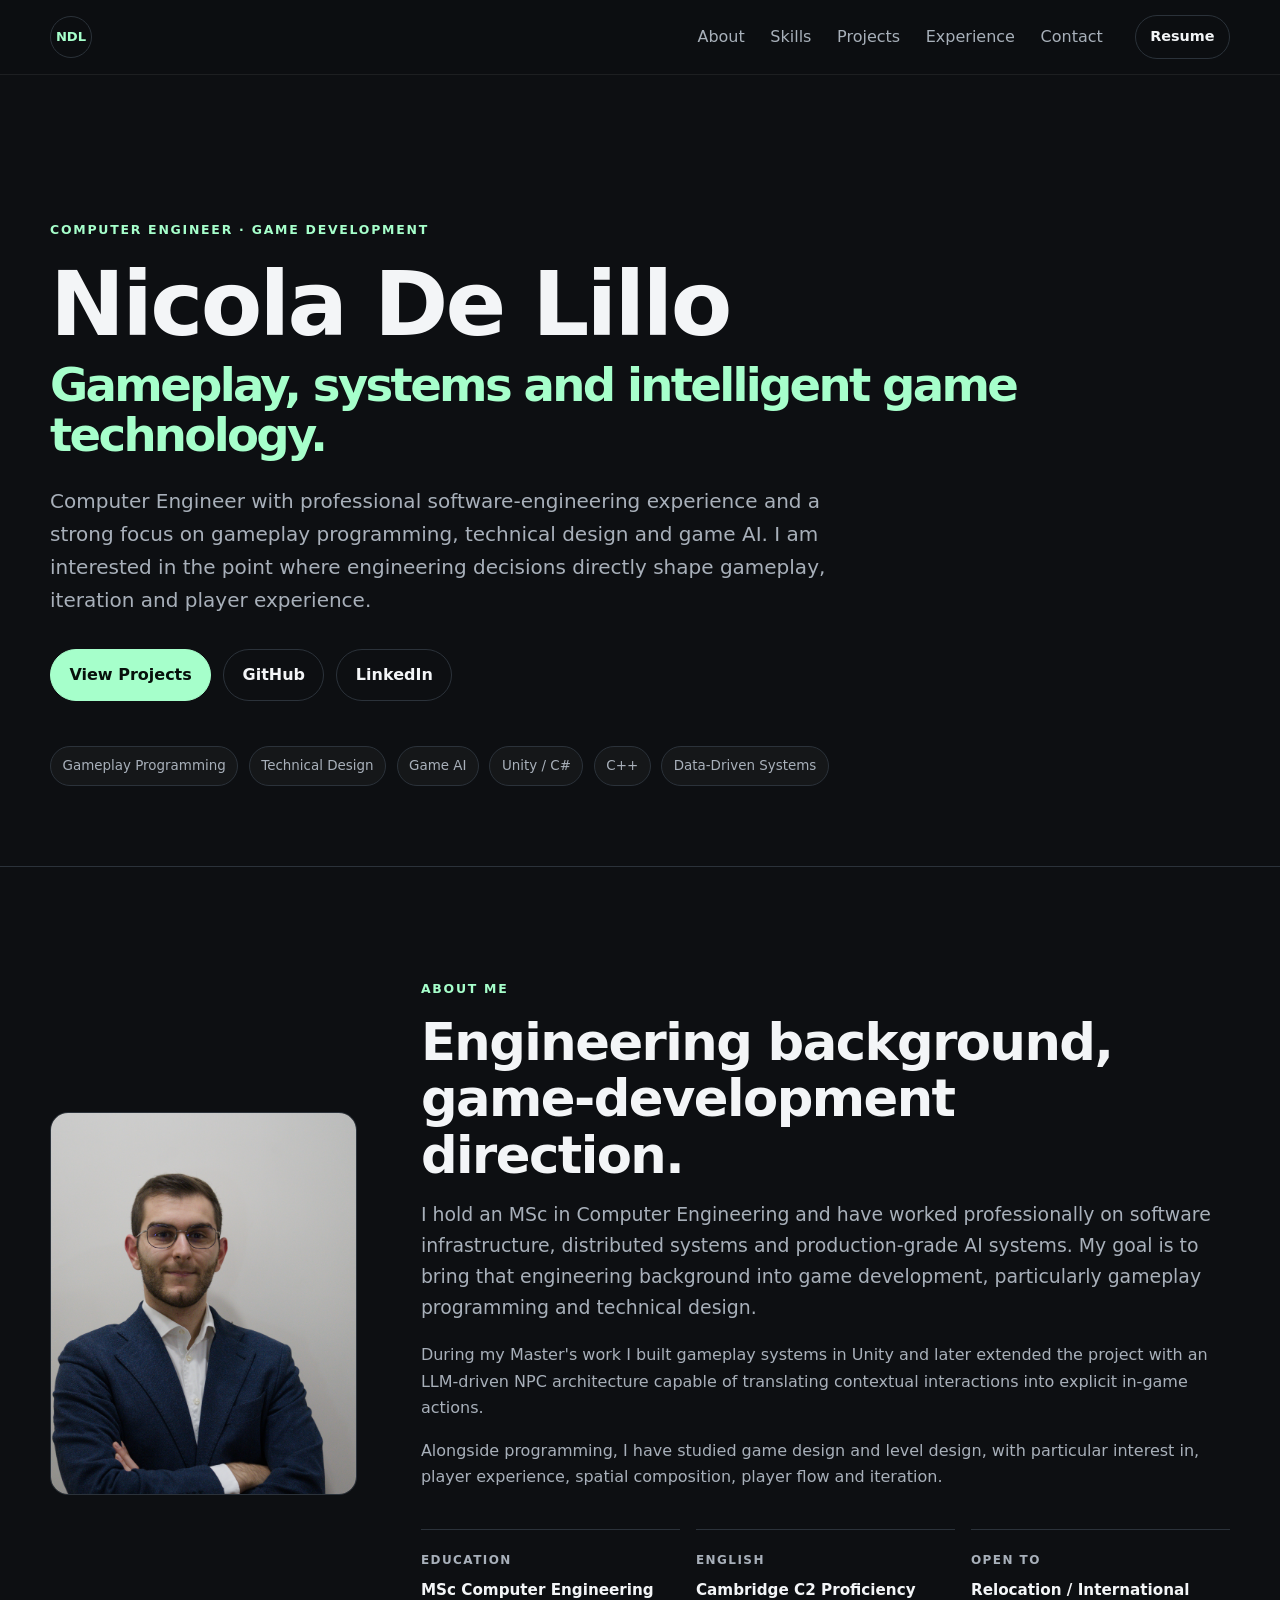
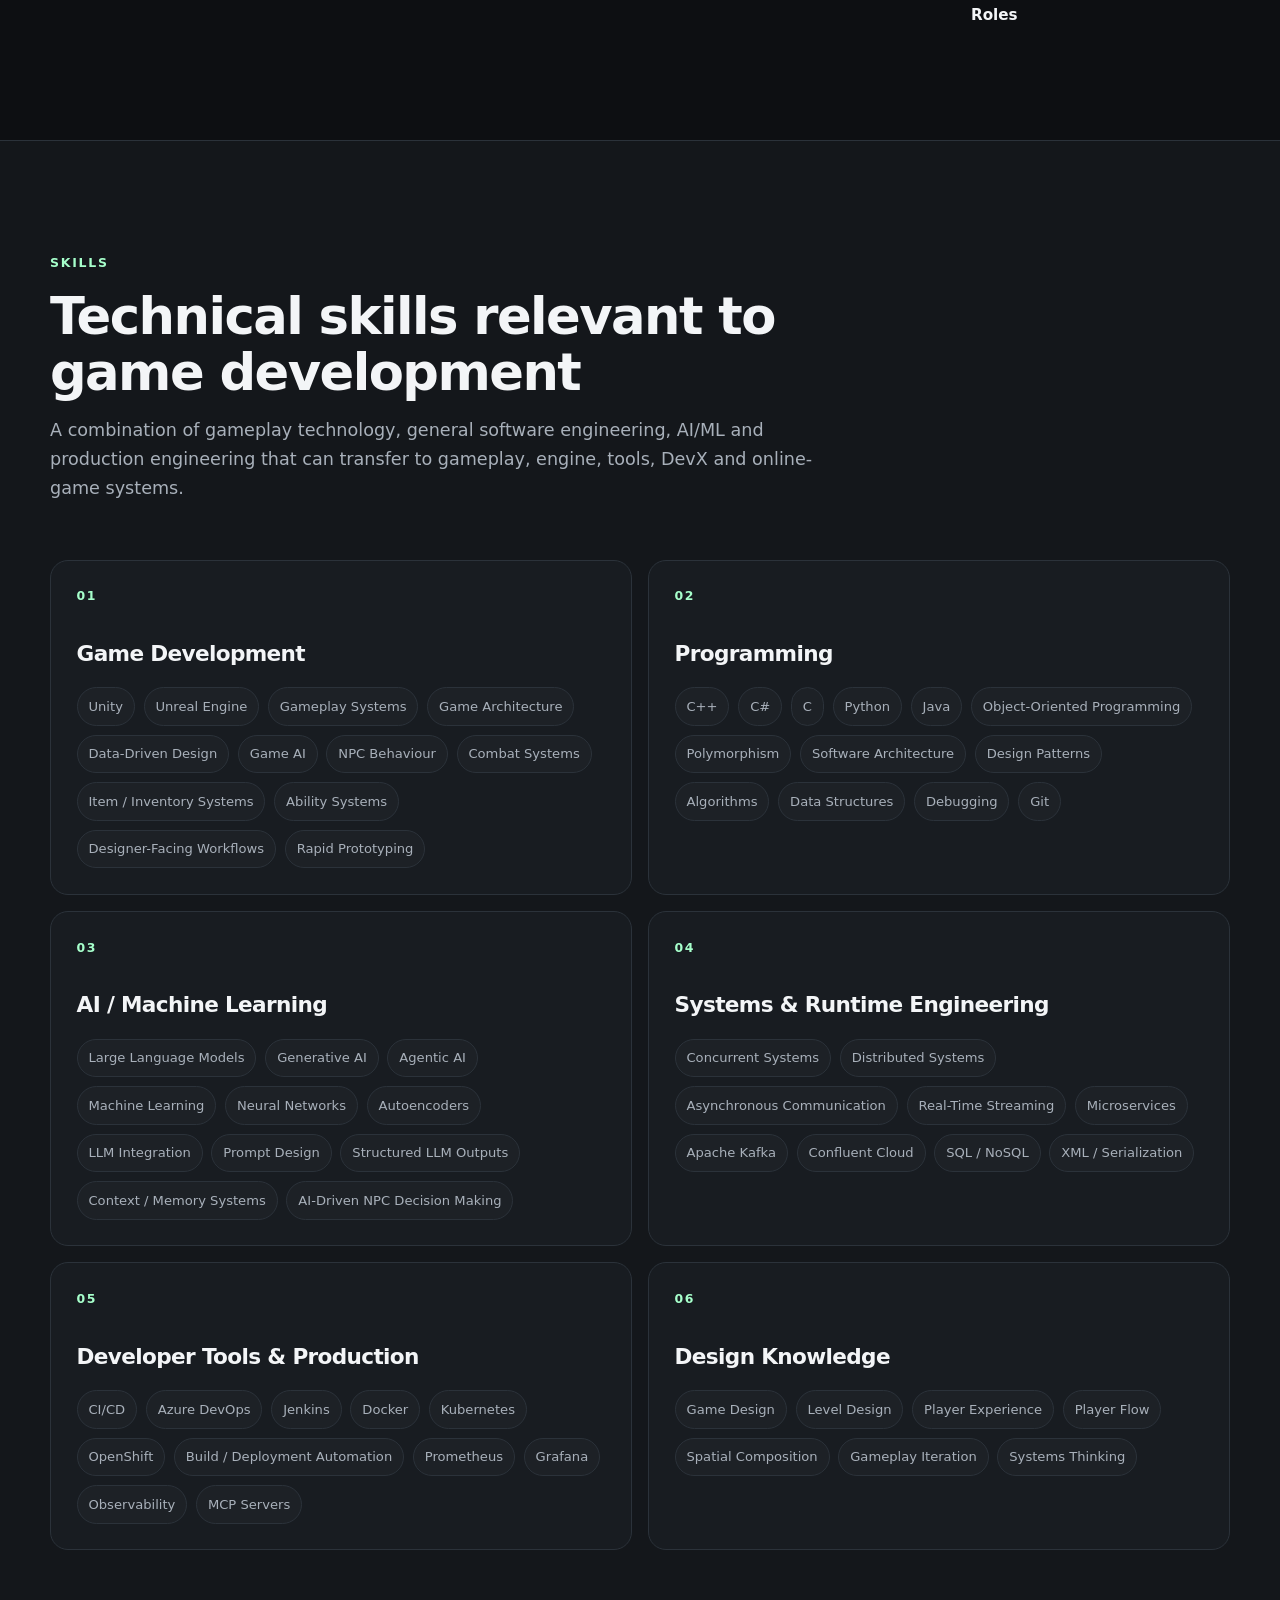
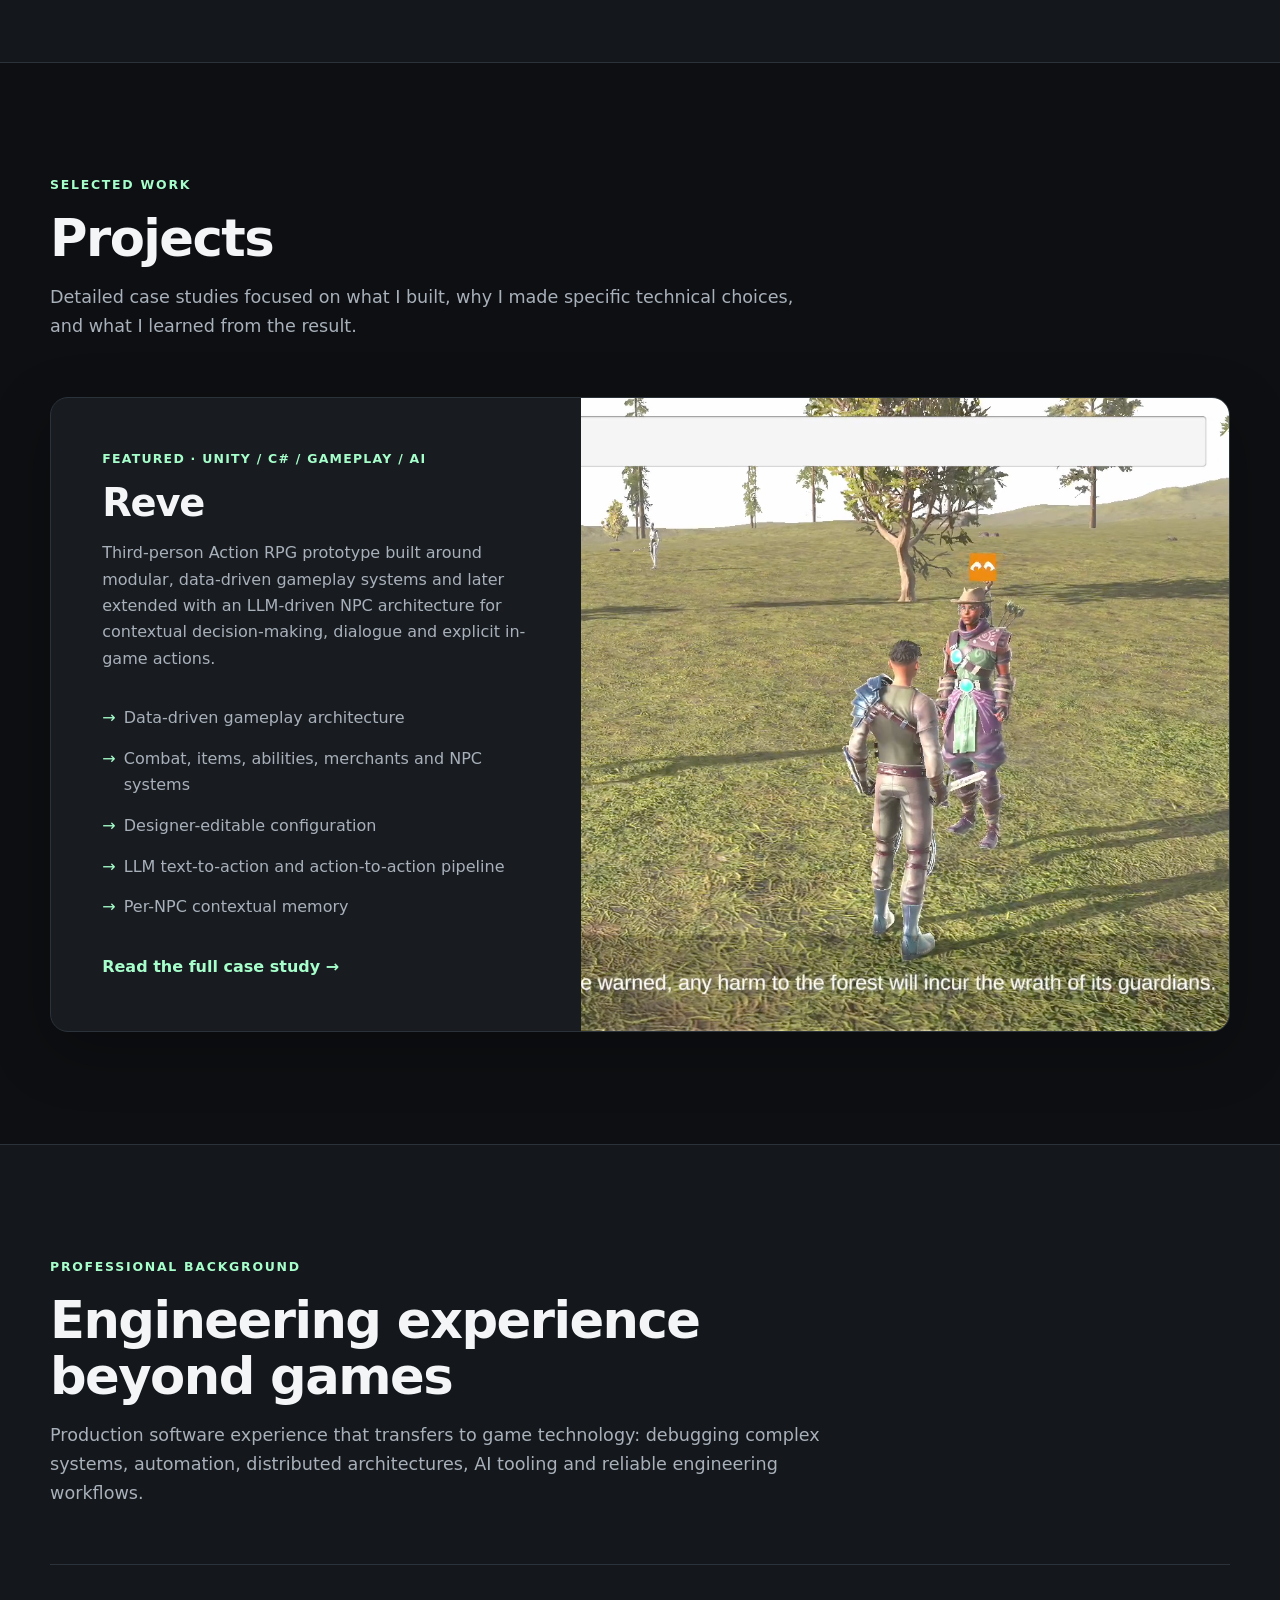
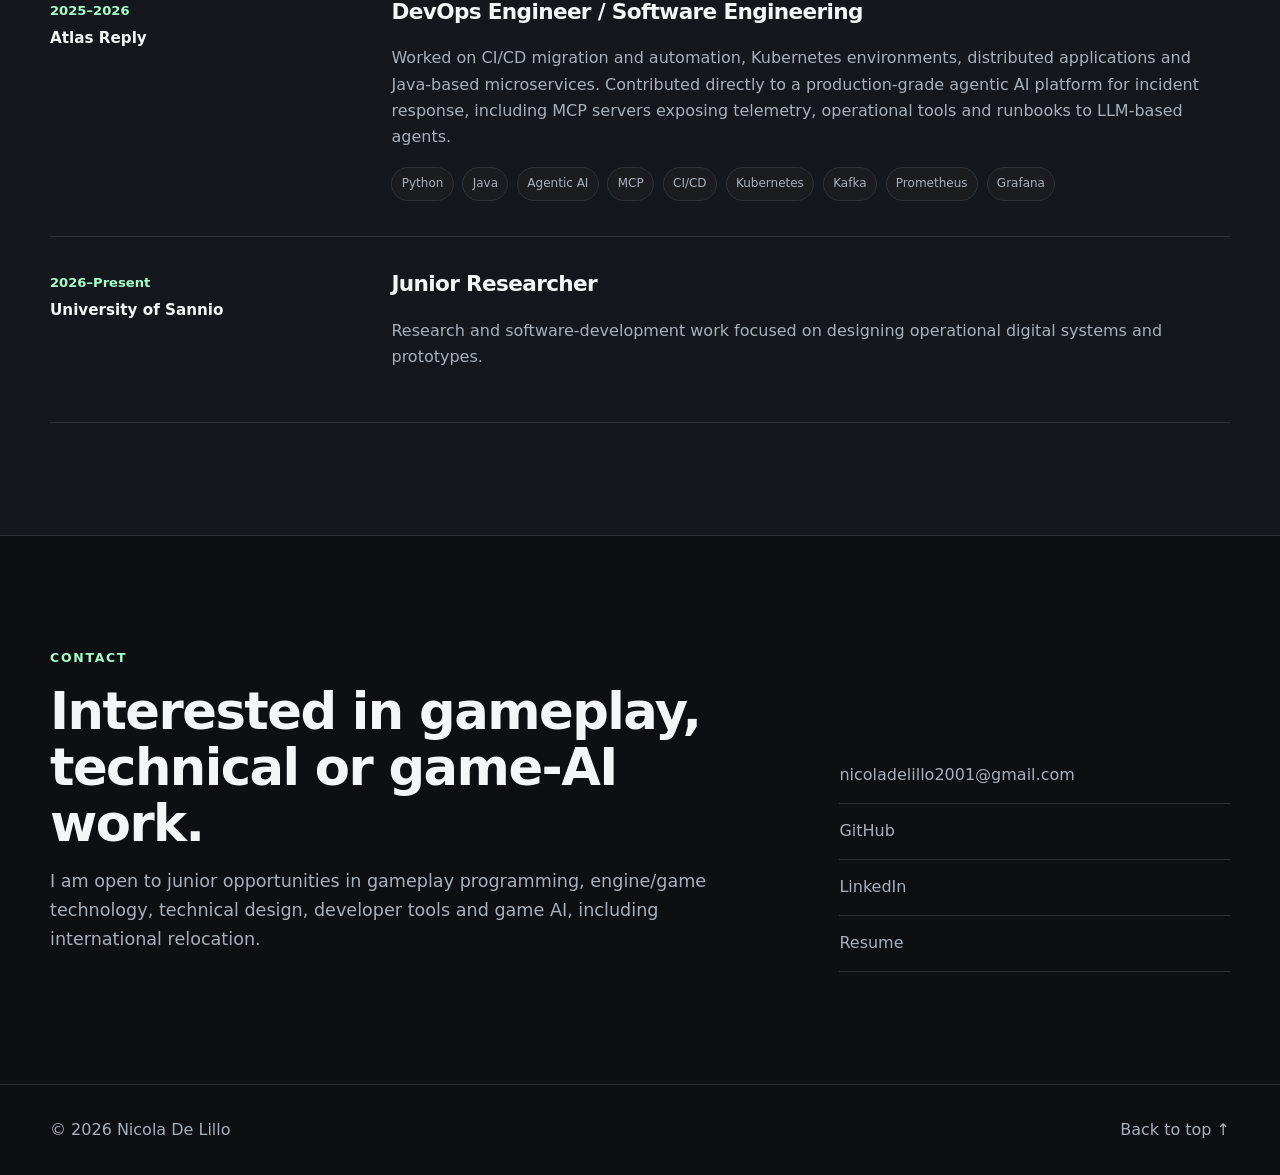
==== commit 60b420a1: "Remove skill note paragraph from index.html Removed a skill note paragraph from the HTML." ====
--- a/index.html
+++ b/index.html
@@ -166,7 +166,6 @@
               <span>Player Flow</span><span>Spatial Composition</span><span>Gameplay Iteration</span>
               <span>Systems Thinking</span>
             </div>
-            <p class="skill-note">Independently studied alongside my engineering background.</p>
           </article>
         </div>
       </div>
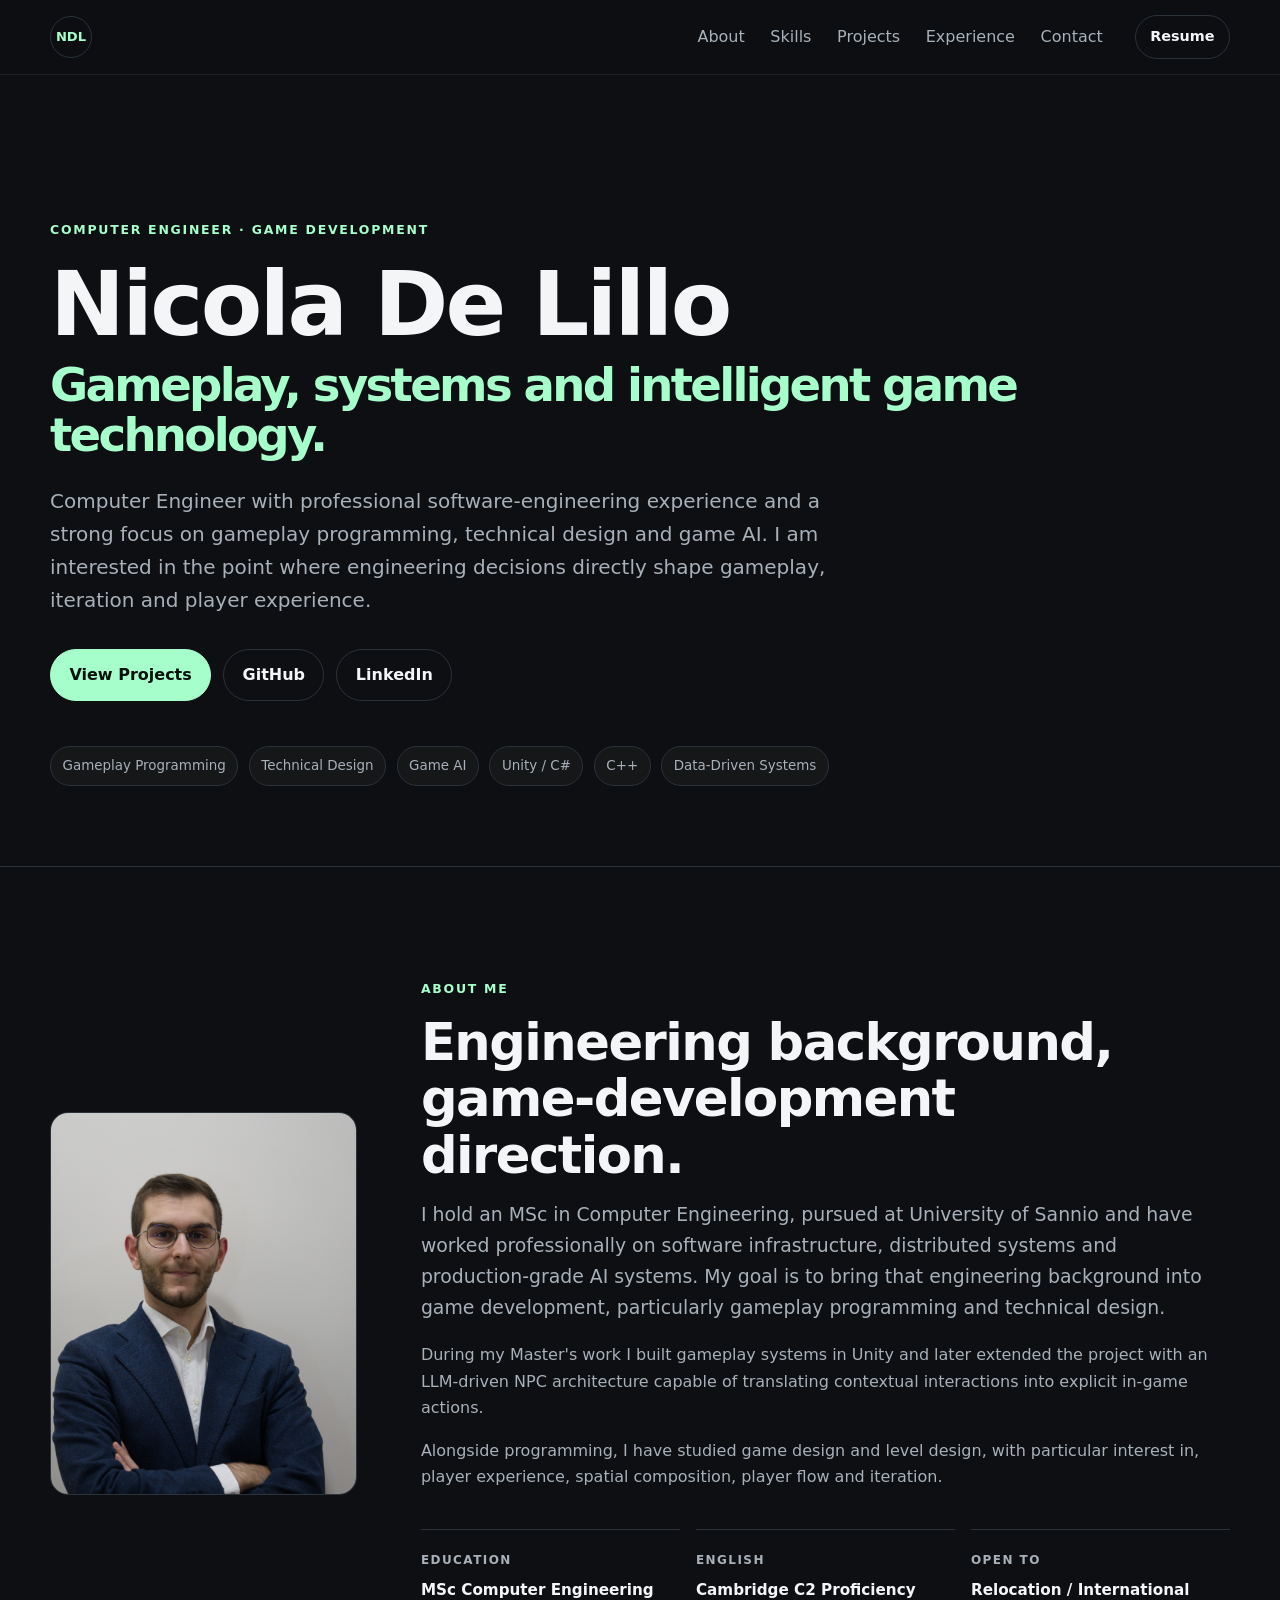
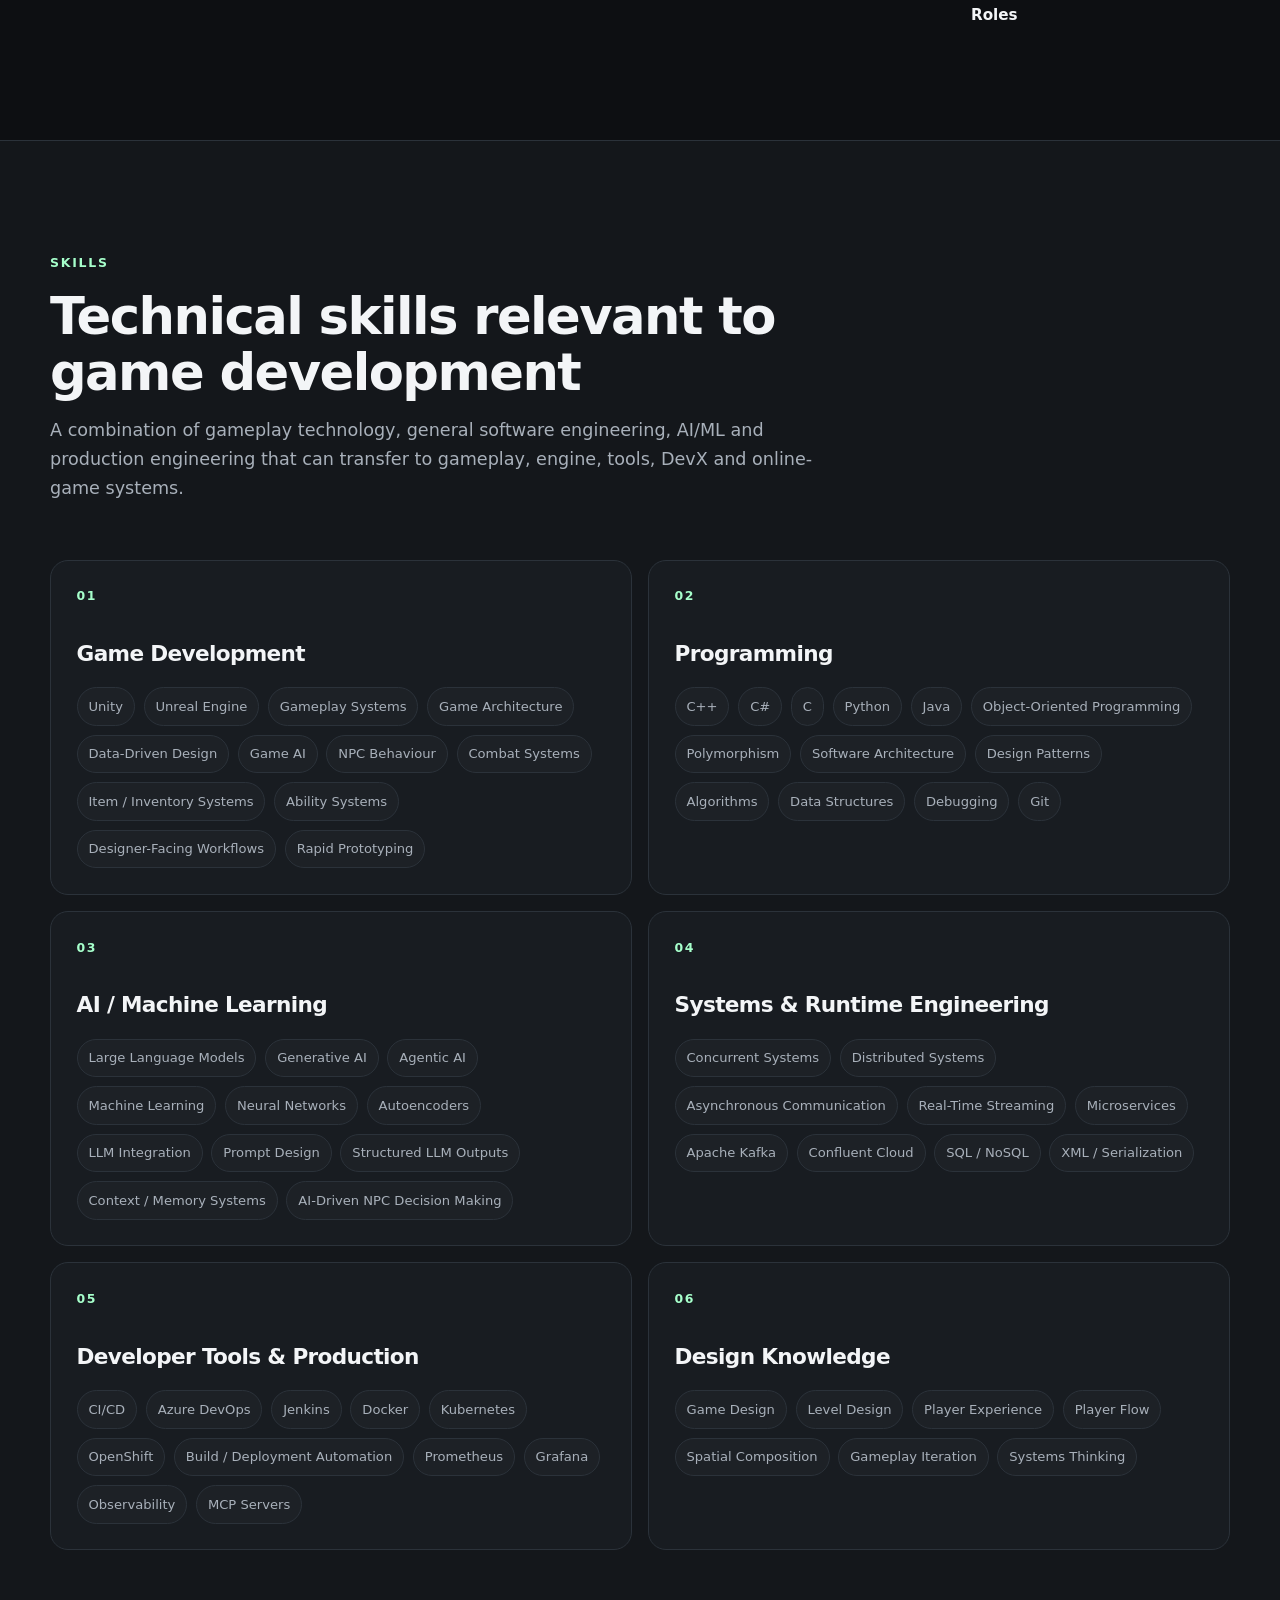
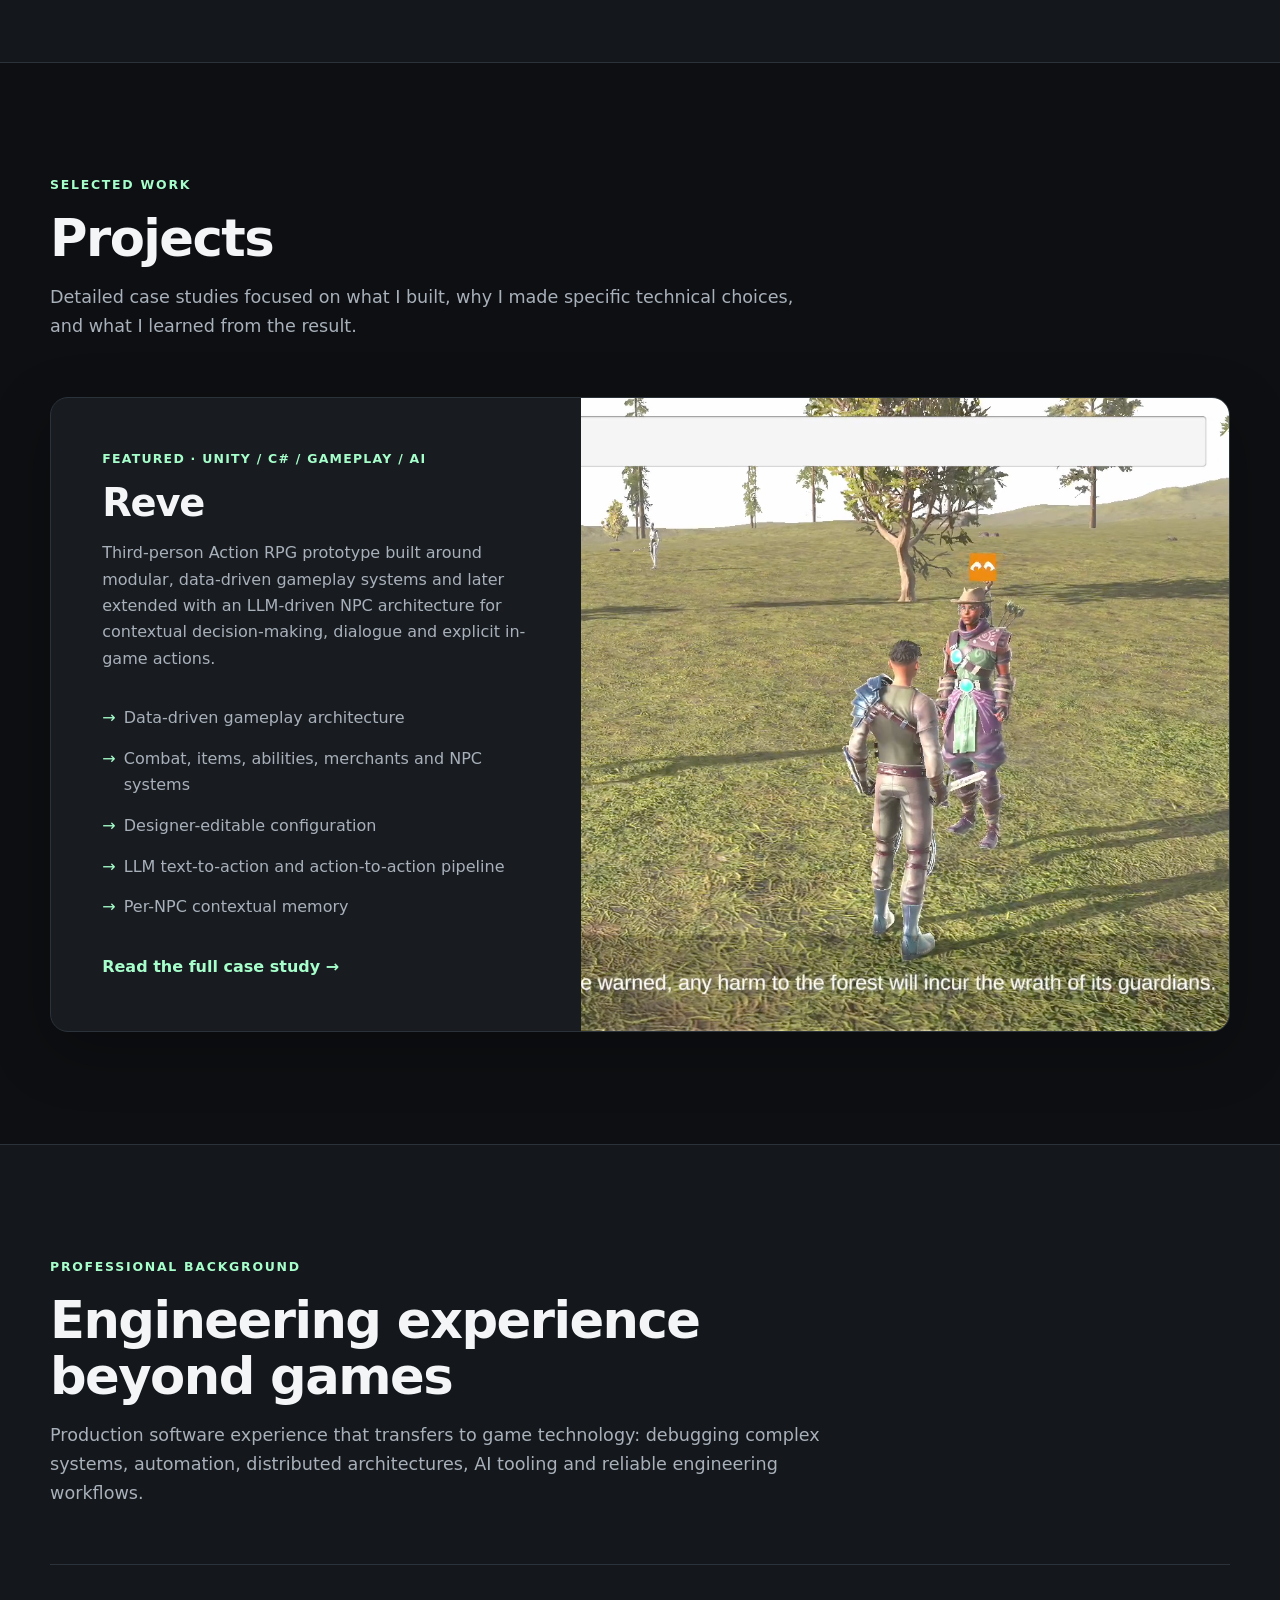
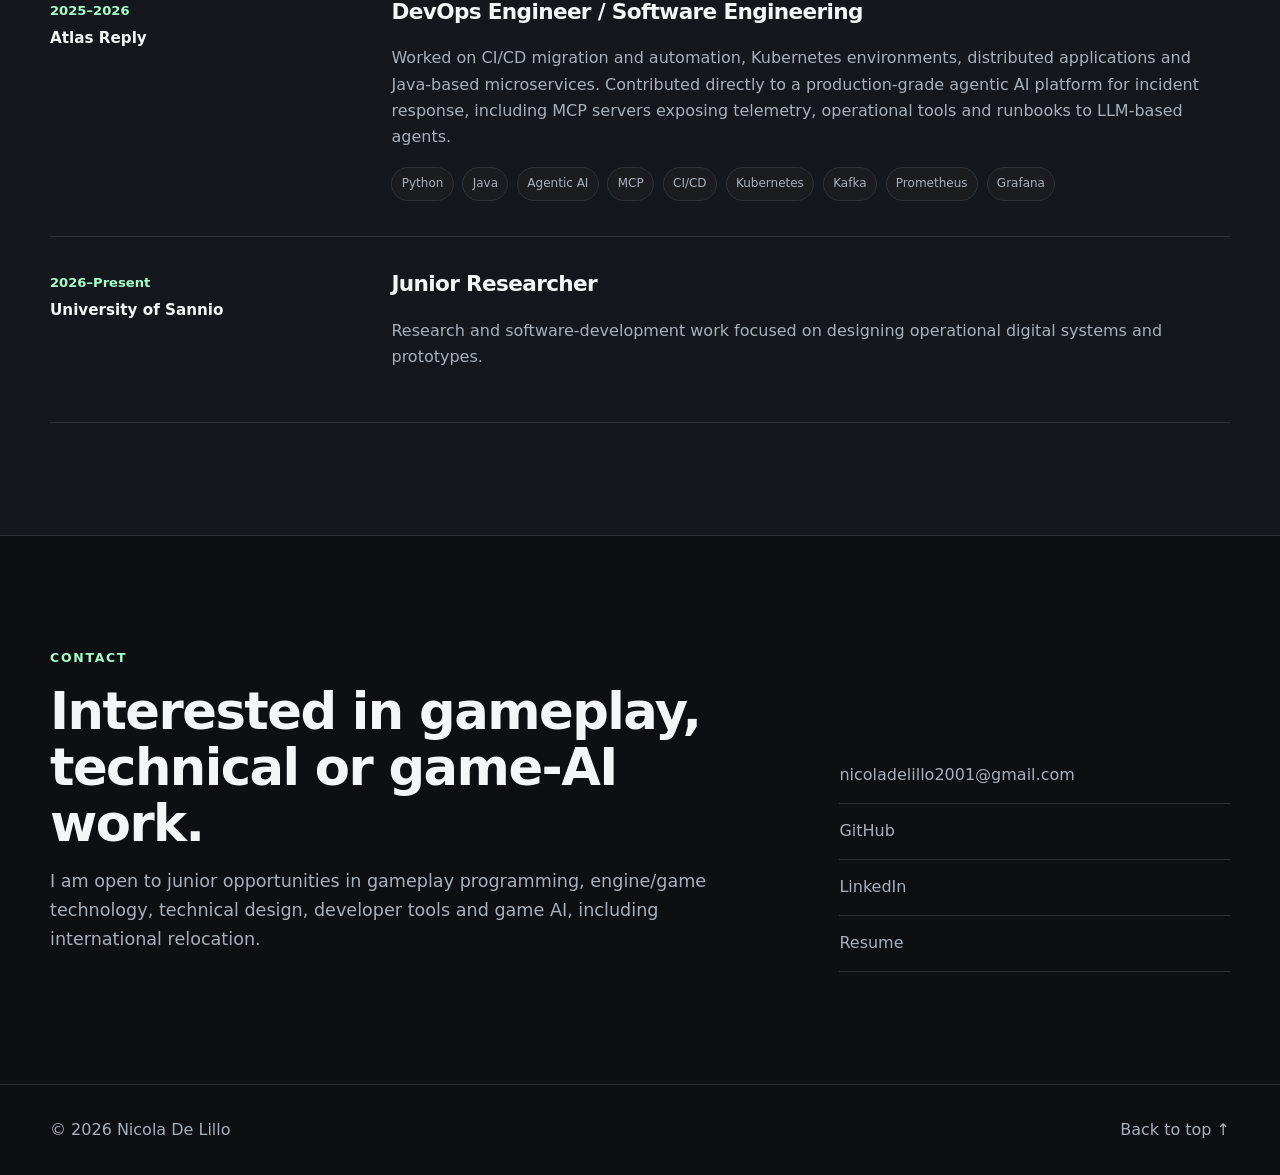
==== commit 9ac1c95d: "Update resume link and add university details" ====
--- a/index.html
+++ b/index.html
@@ -66,7 +66,7 @@
           <p class="eyebrow">About Me</p>
           <h2>Engineering background, game-development direction.</h2>
           <p class="lead">
-            I hold an MSc in Computer Engineering and have worked professionally on software
+            I hold an MSc in Computer Engineering, pursued at University of Sannio and have worked professionally on software
             infrastructure, distributed systems and production-grade AI systems. My goal is
             to bring that engineering background into game development, particularly gameplay
             programming and technical design.
@@ -284,7 +284,7 @@
           <a href="mailto:nicoladelillo2001@gmail.com">nicoladelillo2001@gmail.com</a>
           <a href="https://github.com/nik200122" target="_blank" rel="noopener noreferrer">GitHub</a>
           <a href="https://www.linkedin.com/in/nicola-de-lillo-nik/" target="_blank" rel="noopener noreferrer">LinkedIn</a>
-          <a href="assets/docs/Nicola_De_Lillo_Resume.pdf" target="_blank">Resume</a>
+          <a href="assets/docs/CV - Nicola De Lillo.pdf" target="_blank">Resume</a>
         </div>
       </div>
     </section>
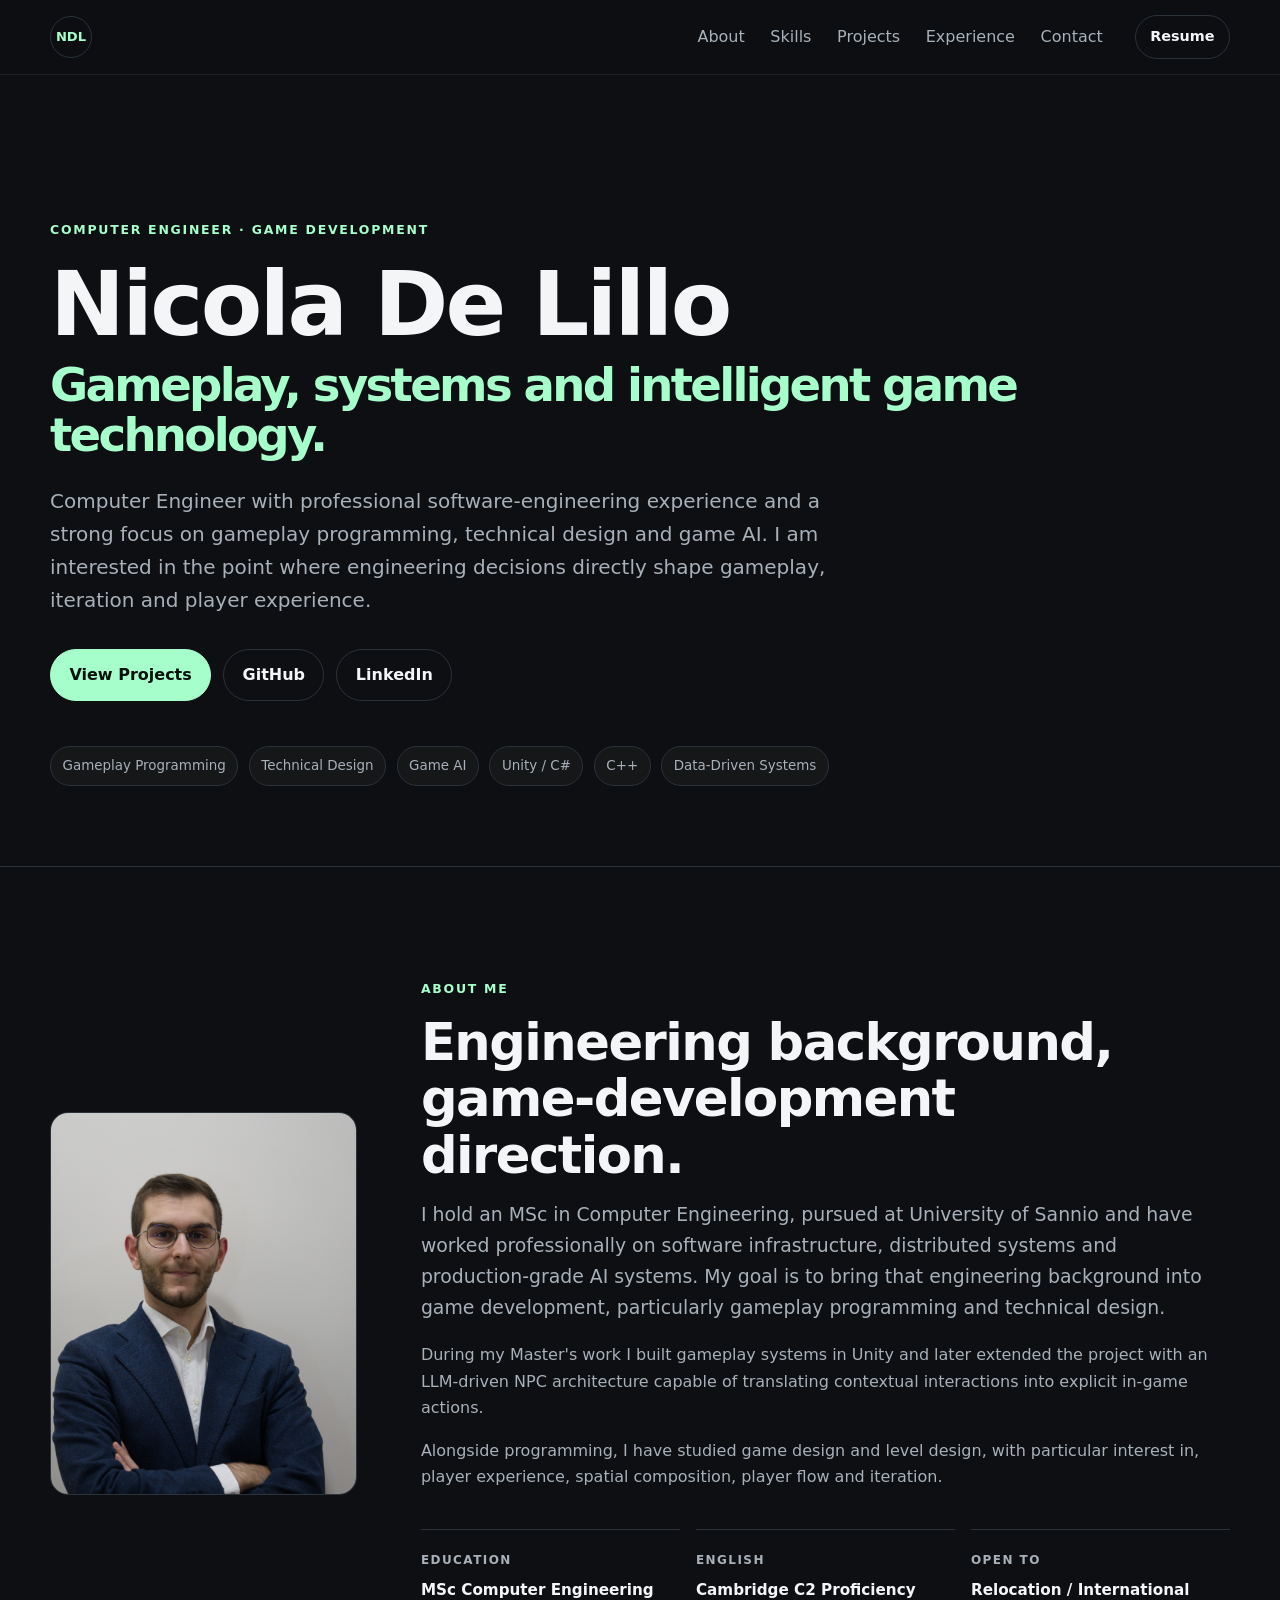
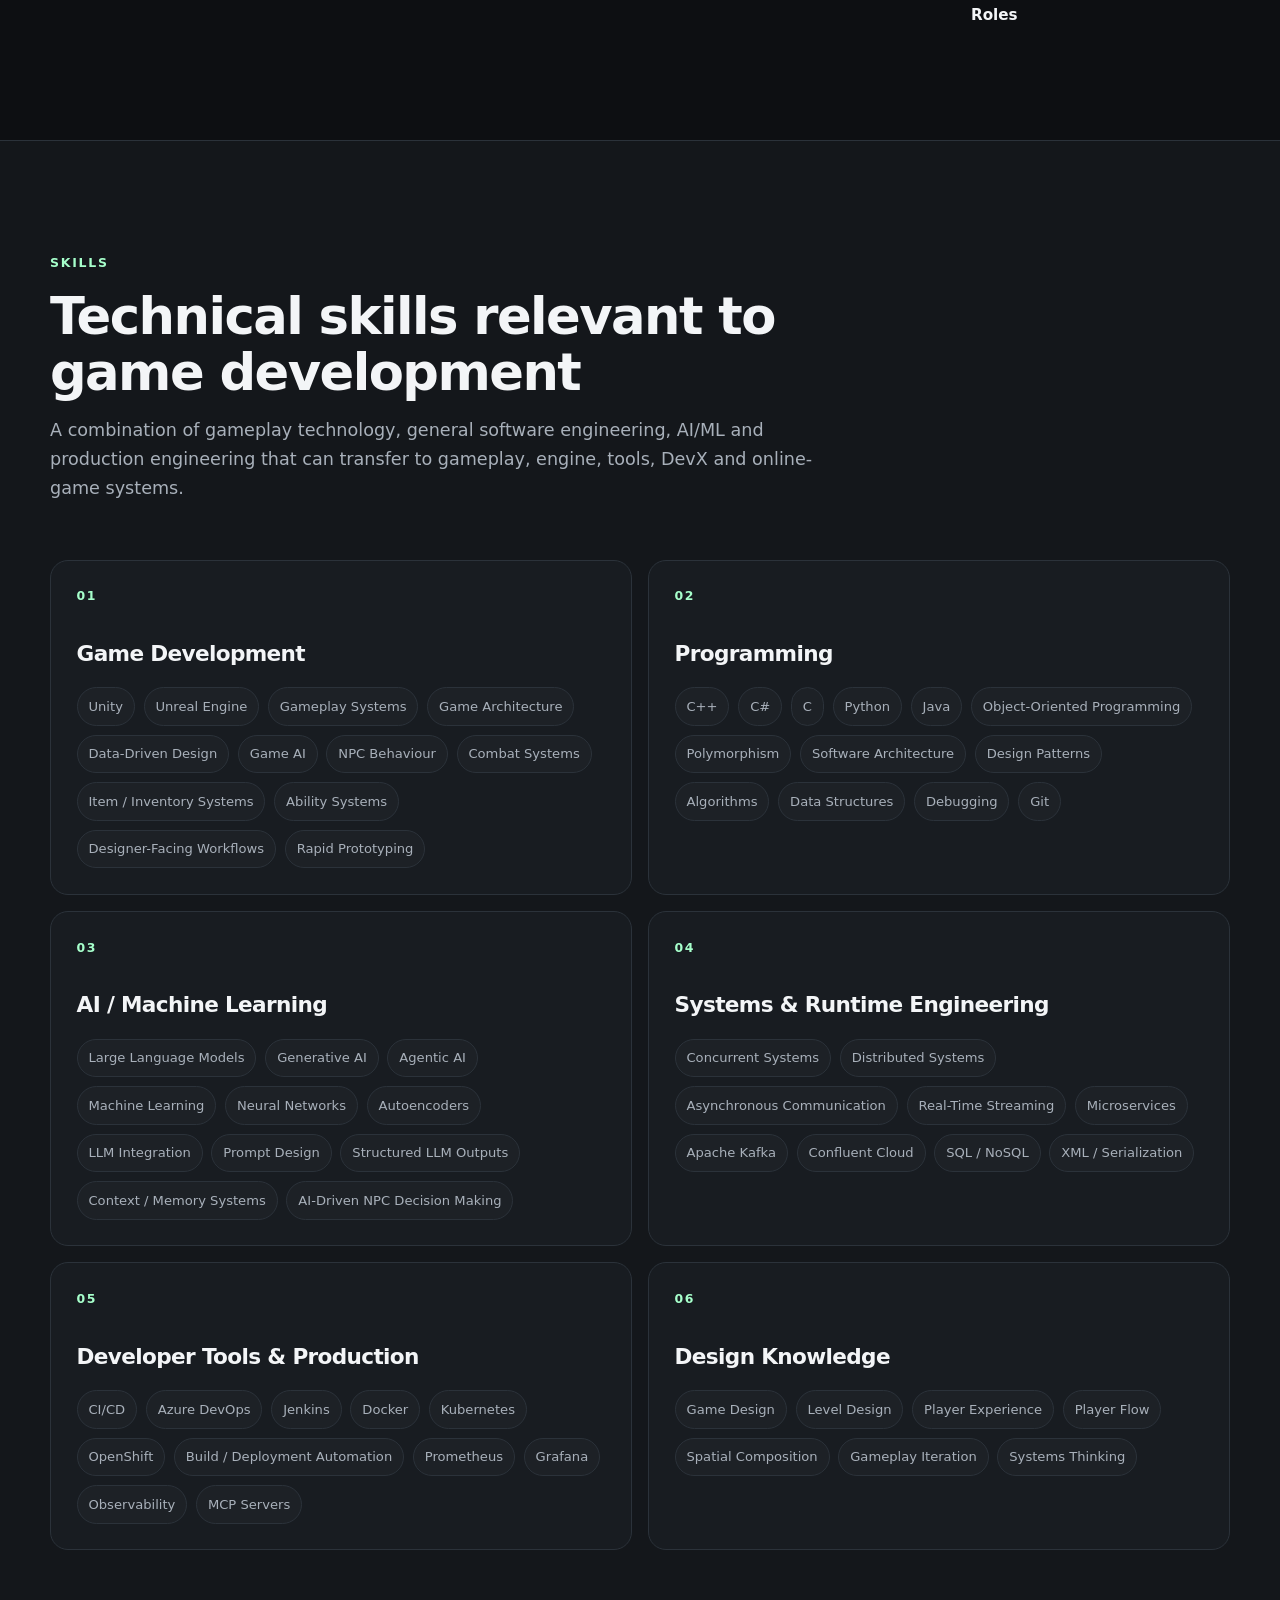
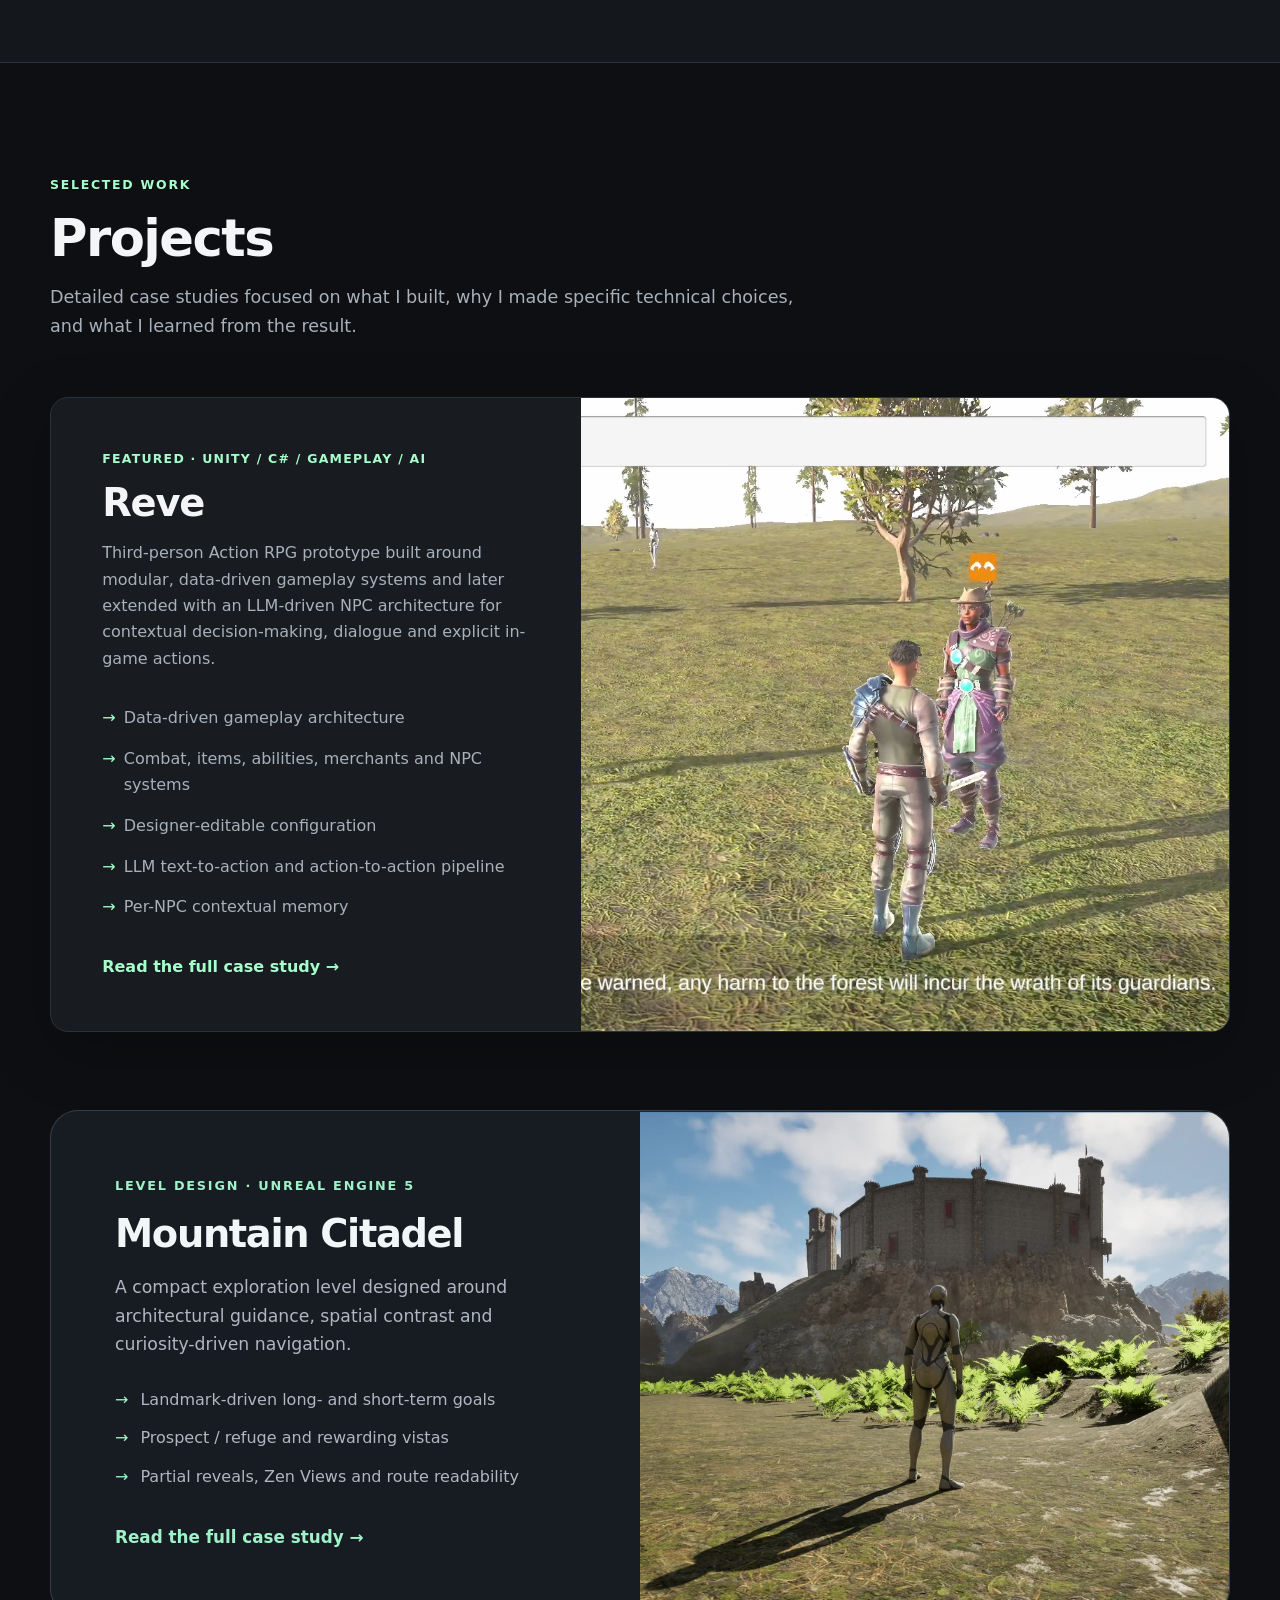
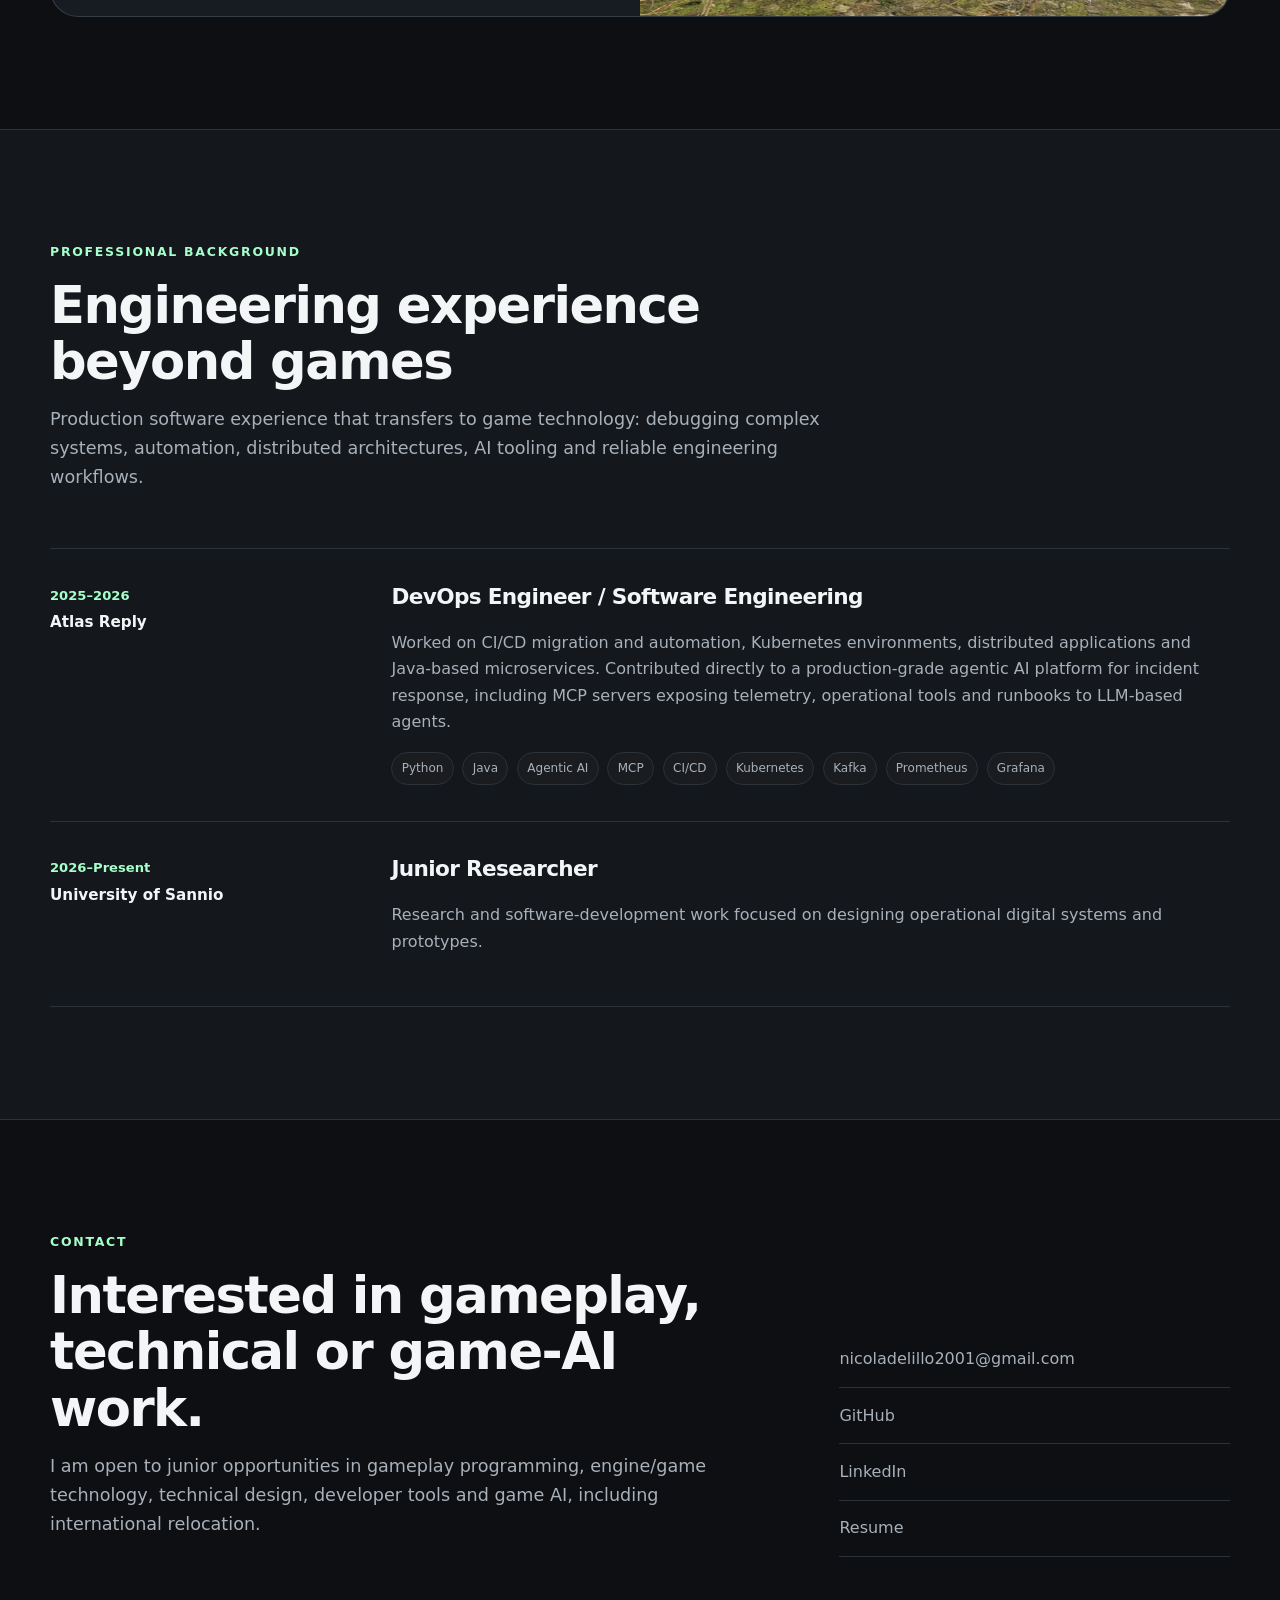
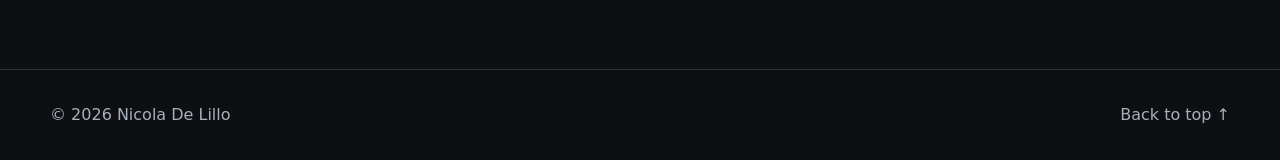
==== commit 57d818cf: "Added project" ====
--- a/index.html
+++ b/index.html
@@ -209,19 +209,173 @@
             </a>
           </article>
 
-          <!-- FUTURE PROJECT TEMPLATE:
-          <article class="featured-project-card">
-            <div class="project-card-copy">
-              <p class="project-type">C++ / Gameplay Programming</p>
-              <h3>PROJECT NAME</h3>
-              <p>Short explanation.</p>
-              <a class="text-link" href="projects/PROJECT-SLUG/index.html">Read the full case study →</a>
-            </div>
-            <a class="project-card-image" href="projects/PROJECT-SLUG/index.html">
-              <img src="assets/images/PROJECT-card.jpg" alt="PROJECT NAME screenshot">
-            </a>
-          </article>
-          -->
+          <!-- =========================================================
+     MOUNTAIN CITADEL
+     Add this block inside the same projects container that holds
+     the existing Reve card.
+     Self-contained styles are scoped to .mountain-citadel-card.
+     ========================================================= -->
+
+<style>
+  .mountain-citadel-card,
+  .mountain-citadel-card * {
+    box-sizing: border-box;
+  }
+
+  .mountain-citadel-card {
+    width: 100%;
+    margin-top: 46px;
+    overflow: hidden;
+    border: 1px solid rgba(163, 177, 194, .22);
+    border-radius: 28px;
+    background: #171c22;
+  }
+
+  .mountain-citadel-card__link {
+    display: grid;
+    grid-template-columns: minmax(0, 1fr) minmax(0, 1fr);
+    min-height: 430px;
+    color: inherit;
+    text-decoration: none;
+  }
+
+  .mountain-citadel-card__copy {
+    order: 1;
+    display: flex;
+    flex-direction: column;
+    justify-content: center;
+    padding: clamp(34px, 5vw, 74px);
+  }
+
+  .mountain-citadel-card__media {
+    order: 2;
+    min-height: 430px;
+    overflow: hidden;
+    background: #0d1116;
+  }
+
+  .mountain-citadel-card__media img {
+    width: 100%;
+    height: 100%;
+    min-height: 430px;
+    display: block;
+    object-fit: cover;
+    object-position: center;
+    transition: transform .45s ease;
+  }
+
+  .mountain-citadel-card__eyebrow {
+    margin: 0 0 18px;
+    color: #9ff2c8;
+    font-size: clamp(.8rem, 1vw, .95rem);
+    font-weight: 700;
+    letter-spacing: .14em;
+    text-transform: uppercase;
+  }
+
+  .mountain-citadel-card__title {
+    margin: 0 0 20px;
+    color: #f3f6f8;
+    font-size: clamp(2rem, 3vw, 3.25rem);
+    line-height: 1.02;
+    letter-spacing: -.035em;
+  }
+
+  .mountain-citadel-card__description {
+    max-width: 38rem;
+    margin: 0;
+    color: #aeb7c2;
+    font-size: clamp(1rem, 1.35vw, 1.2rem);
+    line-height: 1.65;
+  }
+
+  .mountain-citadel-card__features {
+    display: grid;
+    gap: 12px;
+    margin: 28px 0 34px;
+    padding: 0;
+    list-style: none;
+    color: #aeb7c2;
+    font-size: 1rem;
+  }
+
+  .mountain-citadel-card__features li::before {
+    content: "→";
+    margin-right: 12px;
+    color: #9ff2c8;
+  }
+
+  .mountain-citadel-card__cta {
+    color: #9ff2c8;
+    font-size: 1.05rem;
+    font-weight: 700;
+  }
+
+  .mountain-citadel-card__link:hover .mountain-citadel-card__media img {
+    transform: scale(1.025);
+  }
+
+  .mountain-citadel-card__link:hover .mountain-citadel-card__cta {
+    text-decoration: underline;
+    text-underline-offset: 5px;
+  }
+
+  @media (max-width: 820px) {
+    .mountain-citadel-card__link {
+      grid-template-columns: 1fr;
+    }
+
+    .mountain-citadel-card__copy {
+      order: 2;
+      padding: 30px 26px 36px;
+    }
+
+    .mountain-citadel-card__media {
+      order: 1;
+      min-height: 260px;
+    }
+
+    .mountain-citadel-card__media img {
+      min-height: 260px;
+      aspect-ratio: 16 / 9;
+    }
+  }
+</style>
+
+<article class="mountain-citadel-card">
+  <!-- Explicit index.html is intentional: it also works when testing locally with file:// -->
+  <a class="mountain-citadel-card__link"
+     href="./projects/architectural-level-design/index.html">
+
+    <div class="mountain-citadel-card__copy">
+      <p class="mountain-citadel-card__eyebrow">Level Design · Unreal Engine 5</p>
+
+      <h3 class="mountain-citadel-card__title">Mountain Citadel</h3>
+
+      <p class="mountain-citadel-card__description">
+        A compact exploration level designed around architectural guidance,
+        spatial contrast and curiosity-driven navigation.
+      </p>
+
+      <ul class="mountain-citadel-card__features">
+        <li>Landmark-driven long- and short-term goals</li>
+        <li>Prospect / refuge and rewarding vistas</li>
+        <li>Partial reveals, Zen Views and route readability</li>
+      </ul>
+
+      <span class="mountain-citadel-card__cta">Read the full case study →</span>
+    </div>
+
+    <div class="mountain-citadel-card__media">
+      <img
+        src="./assets/images/architectural-level-design/17-final-reveal.webp"
+        alt="Mountain Citadel level design study in Unreal Engine 5"
+        loading="lazy">
+    </div>
+
+  </a>
+</article>
+
         </div>
       </div>
     </section>
